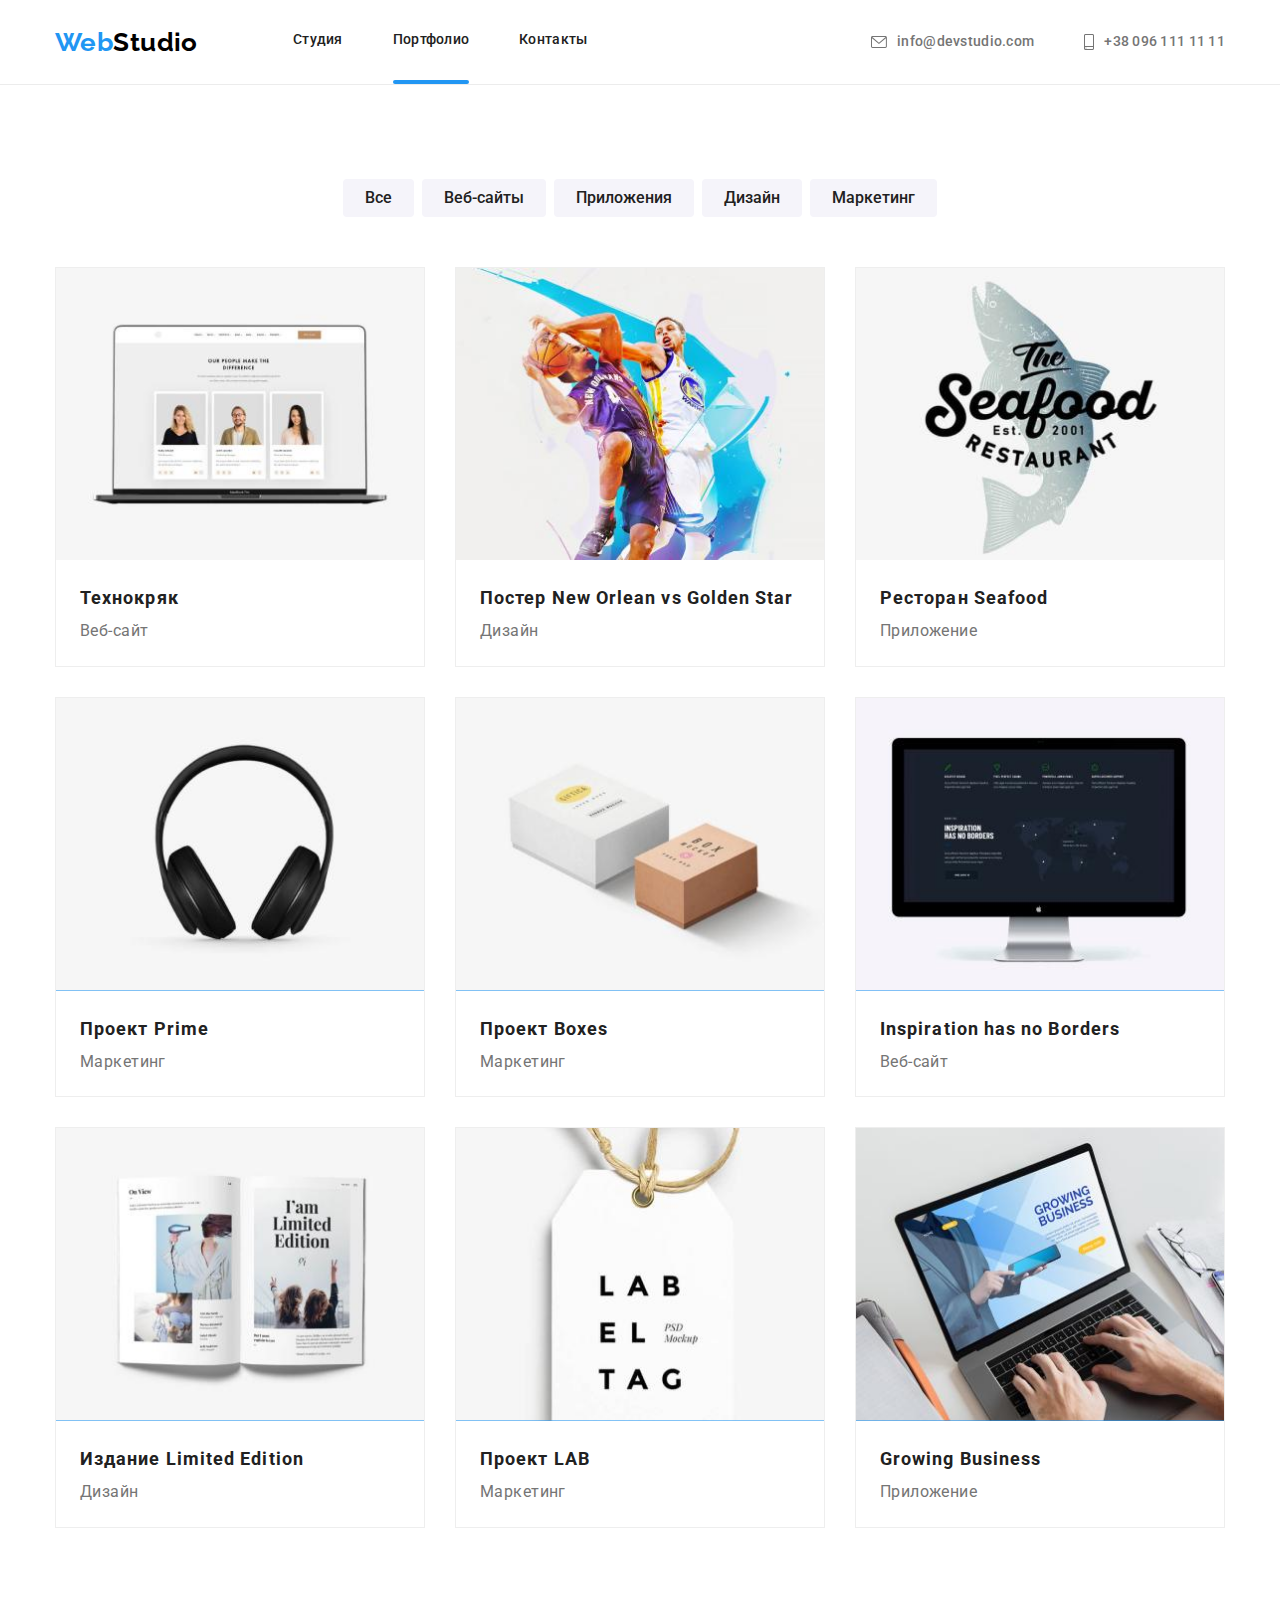
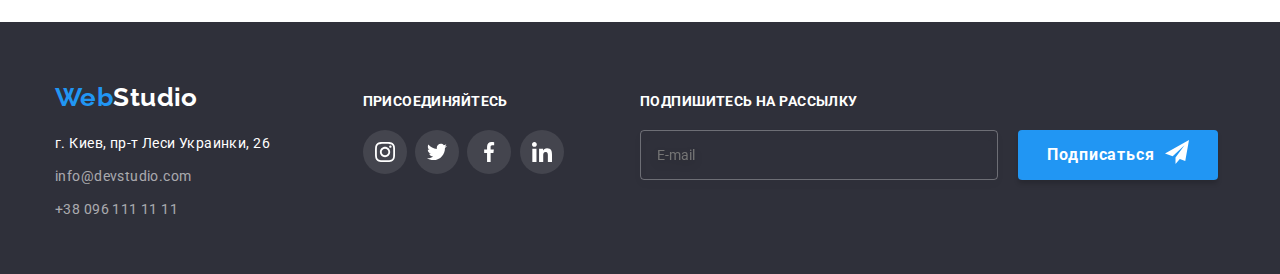
==== portfolio.html @ 21052e08 "Up to footer subsc" ====
<!DOCTYPE html>
<html lang="ru">
  <head>
    <meta charset="UTF-8" />
    <meta http-equiv="X-UA-Compatible" content="IE=edge" />
    <meta name="viewport" content="width=device-width, initial-scale=1.0" />
    <title>WebStudio</title>
    <link rel="preconnect" href="https://fonts.gstatic.com" />
    <link
      href="https://fonts.googleapis.com/css2?family=Raleway:wght@700&family=Roboto:wght@400;500;700;900&display=swap"
      rel="stylesheet"
    />
    <link
      rel="stylesheet"
      href="https://cdnjs.cloudflare.com/ajax/libs/modern-normalize/1.0.0/modern-normalize.min.css"
    />
    <link rel="stylesheet" href="./css/styles.css" />
  </head>

  <body>
    <!--header w/nav-->
    <header class="header">
      <div class="container">
        <nav class="header-nav">
          <!--Logo-->
          <div class="logo">
            <a class="link" href="index.html"
              ><span class="logo-start">Web</span><span class="logo-end">Studio</span>
            </a>
          </div>
          <!--Pages-nav-->
          <ul class="list pages-nav">
            <li class="item header-text"><a class="link cont-link" href="index.html">Студия</a></li>
            <li class="item header-text current"><a class="link cont-link current" href="portfolio.html">Портфолио</a></li>
            <li class="item header-text"><a class="link cont-link" href="">Контакты</a></li>
          </ul>

          <!--Cont-nav-->
          <ul class="list cont-nav">
            <li class="item header-text">
              <a class="link cont-link" href="mailto:info@devstudio.com">
                <svg class="icon" width="16px " height="12px">
                  <use href="./img2/symbol-defs.svg#icon-envelope"></use>
                </svg>
                info@devstudio.com
              </a>
            </li>
            <li class="item header-text">
              <a class="link cont-link" href="tel:+380961111111">
                <svg class="icon" width="10px" height="16px">
                  <use href="./img2/symbol-defs.svg#icon-smartphone"></use>
                </svg>
                +38 096 111 11 11</a
              >
            </li>
          </ul>
        </nav>
      </div>
    </header>

    <main>
      <!--Portfolio navigation-->
      <section class="projects">
        <div class="container">
          <h1 class="visually-hidden">Наши проекты</h1>
          <nav>
            <ul class="list site-list">
              <li class="item-list">
                <button type="button" class="button">Все</button>
              </li>
              <li class="item-list">
                <button type="button" class="button">Веб-сайты</button>
              </li>
              <li class="item-list">
                <button type="button" class="button">Приложения</button>
              </li>
              <li class="item-list">
                <button type="button" class="button">Дизайн</button>
              </li>
              <li class="item-list">
                <button type="button" class="button">Маркетинг</button>
              </li>
            </ul>
          </nav>
        </div>

        <!--Projects-->

        <div class="container">
          <ul class="list grid">
            <!--Project-1-->

            <li class="pro-item">
              <a class="link pro-link" href="">
                <div class="card-img">  
                    <img src="./img-portfolio/img1re.jpg" alt="Экран ноутбука" width="370" />
                    <div class="card-text">Технокряк это современная площадка распространения коронавируса. Компании используют эту платформу для цифрового шпионажа и атак на защищённые сервера конкурентов.</div>
                  </div>   
                <div class="pro-name">
                  <h2 class="projects-list title">Технокряк</h2>
                  <p class="project-name">Веб-сайт</p>
                </div>
              </a>
            </li>

            <!--Project-2-->
            <li class="pro-item">
              <a class="link pro-link" href="">
                <div class="card-img">  
                <img src="./img-portfolio/img2re.jpg" alt="Баскетболисты играют" width="370" />
                 <div class="card-text">Технокряк это современная площадка распространения коронавируса. Компании используют эту платформу для цифрового шпионажа и атак на защищённые сервера конкурентов.</div>
                  </div>   
                <div class="pro-name">
                  <h2 class="projects-list title">Постер New Orlean vs Golden Star</h2>
                  <p class="project-name">Дизайн</p>
                </div>
              </a>
            </li>

            <!--Project-3-->
            <li class="pro-item">
              <a class="link pro-link" href="">
                <div class="card-img">  
                <img src="./img-portfolio/img3re.jpg" alt="Меню ресторана" width="370" />
                 <div class="card-text">Технокряк это современная площадка распространения коронавируса. Компании используют эту платформу для цифрового шпионажа и атак на защищённые сервера конкурентов.</div>
                  </div>   
                <div class="pro-name">
                  <h2 class="projects-list title">Ресторан Seafood</h2>
                  <p class="project-name">Приложение</p>
                </div>
              </a>
            </li>

            <!--Project-4-->
            <li class="pro-item">
              <a class="link pro-link" href="">
                <div class="card-img">  
                <img src="./img-portfolio/img4re.jpg" alt="Наушники" width="370" />
                <div class="card-text">Технокряк это современная площадка распространения коронавируса. Компании используют эту платформу для цифрового шпионажа и атак на защищённые сервера конкурентов.</div>
                  </div>   
                <div class="pro-name">
                  <h2 class="projects-list title">Проект Prime</h2>
                  <p class="project-name">Маркетинг</p>
                </div>
              </a>
            </li>

            <!--Project-5-->
            <li class="pro-item">
              <a class="link pro-link" href="">
                <div class="card-img">  
                <img src="./img-portfolio/img5re.jpg" alt="Две коробки" width="370" />
                <div class="card-text">Технокряк это современная площадка распространения коронавируса. Компании используют эту платформу для цифрового шпионажа и атак на защищённые сервера конкурентов.</div>
                  </div>   
                <div class="pro-name">
                  <h2 class="projects-list title">Проект Boxes</h2>
                  <p class="project-name">Маркетинг</p>
                </div>
              </a>
            </li>

            <!--Project-6-->
            <li class="pro-item">
              <a class="link pro-link" href="">
                <div class="card-img">  
                <img src="./img-portfolio/img6re.jpg" alt="Экран монитора" width="370" />
                 <div class="card-text">Технокряк это современная площадка распространения коронавируса. Компании используют эту платформу для цифрового шпионажа и атак на защищённые сервера конкурентов.</div>
                  </div>   
                <div class="pro-name">
                  <h2 lang="en" class="projects-list title">Inspiration has no Borders</h2>
                  <p class="project-name">Веб-сайт</p>
                </div>
              </a>
            </li>

            <!--Project-7-->
            <li class="pro-item">
              <a class="link pro-link" href="">
                <div class="card-img">  
                <img src="./img-portfolio/img7re.jpg" alt="Раскрытый журнал" width="370" />
                 <div class="card-text">Технокряк это современная площадка распространения коронавируса. Компании используют эту платформу для цифрового шпионажа и атак на защищённые сервера конкурентов.</div>
                  </div>   
                <div class="pro-name">
                  <h2 class="projects-list title">Издание Limited Edition</h2>
                  <p class="project-name">Дизайн</p>
                </div>
              </a>
            </li>

            <!--Project-8-->
            <li class="pro-item">
              <a class="link pro-link" href="">
                <div class="card-img">  
                <img src="./img-portfolio/img8re.jpg" alt="Одежная этикетка" width="370" />
                 <div class="card-text">Технокряк это современная площадка распространения коронавируса. Компании используют эту платформу для цифрового шпионажа и атак на защищённые сервера конкурентов.</div>
                  </div>   
                <div class="pro-name">
                  <h2 class="projects-list title">Проект LAB</h2>
                  <p class="project-name">Маркетинг</p>
                </div>
              </a>
            </li>

            <!--Project-9-->
            <li class="pro-item">
              <a class="link pro-link" href="">
                <div class="card-img">  
                <img src="./img-portfolio/img9re.jpg" alt="Руки на клавиатуре ноутбука" width="370" />
                 <div class="card-text">Технокряк это современная площадка распространения коронавируса. Компании используют эту платформу для цифрового шпионажа и атак на защищённые сервера конкурентов.</div>
                  </div>   
                <div class="pro-name">
                  <h2 lang="en" class="projects-list title">Growing Business</h2>
                  <p class="project-name">Приложение</p>
                </div>
              </a>
            </li>
          </ul>
        </div>
      </section>
    </main>
    <!--Footer-->
    <footer class="footer">
      <div class="container">
        <div class="footer-grid">
          <div class="footer-socials">
            <div class="logo">
              <a class="link" href="index.html"
                ><span class="logo-start">Web</span><span class="logo-footer">Studio</span>
              </a>
            </div>
            <address>
              <ul class="list">
                <li class="footer-address"><a class="link cont-link" href=""> г. Киев, пр-т Леси Украинки, 26</a></li>
                <li class="footer-contacts">
                  <a class="link cont-link" href="mailto:info@devstudio.com">info@devstudio.com</a>
                </li>
                <li class="footer-contacts">
                  <a class="link cont-link" href="tel:+380961111111">+38 096 111 11 11</a>
                </li>
              </ul>
            </address>
          </div>
          <div class="footer-socials">
            <h2 class="footer-socials-title">Присоединяйтесь</h2>
            <ul class="socials-list">
              <li class="list socials-items">
                <a href="" class="link socials-items-link" target="_blank" rel="noopener norefferer">
                  <svg class="icon">
                    <use href="./img2/symbol-defs.svg#icon-instagram"></use>
                  </svg>
                </a>
              </li>
              <li class="list socials-items">
                <a href="" class="link socials-items-link" target="_blank" rel="noopener norefferer">
                  <svg class="icon">
                    <use href="./img2/symbol-defs.svg#icon-twitter"></use>
                  </svg>
                </a>
              </li>
              <li class="list socials-items">
                <a href="" class="link socials-items-link" target="_blank" rel="noopener norefferer">
                  <svg class="icon">
                    <use href="./img2/symbol-defs.svg#icon-facebook"></use>
                  </svg>
                </a>
              </li>
              <li class="list socials-items">
                <a href="" class="link socials-items-link" target="_blank" rel="noopener norefferer">
                  <svg class="icon">
                    <use href="./img2/symbol-defs.svg#icon-linked"></use>
                  </svg>
                </a>
              </li>
            </ul>
          </div>

          <div class="footer-socials signup">
            <h2 class="footer-socials-title">Подпишитесь на рассылку</h2>
            <form class="form" name="signup_form" autocomplete="on" novalidate>
              <label>
                <input class="input-form" type="email" name="email" placeholder="E-mail" required/>
              </label>                
              <button class="subscribe-button" type="submit">
                <span>
                  <p class="subscribe">
                  Подписаться
                   <svg class="icon">
                     <use href="./img2/icons.svg#icon-send"></use>
                   </svg>
                  </p>
                </span>
              </button>
            </form>
          </div>
        </div>
      </div>
    </footer>
  </body>
</html>
---- css/styles.css ----
:root {
  --main-text-color: #757575;
  --dark-bg-text-color: #ffffff;
  --title-color: #212121;
  --dark-background: #2f303a;
  --light-background: #f5f4fa;
  --accent-color: #2196f3;
  --timing-function: cubic-bezier(0.4, 0, 0.2, 1);
  --transition-duration: 250ms;
}

body {
  font-family: 'Roboto', sans-serif;
  font-size: 14px;
  font-weight: 400;
  line-height: 1.71;
  letter-spacing: 0.03em;
  color: var(--main-text-color);
}

/*Utilities*/
html {
  box-sizing: border-box;
}
*,
*::after,
*::before {
  box-sizing: inherit;
}

button {
  padding: 0;
  border: 0;
}

h1,
h2,
h3,
h4,
h5,
h6,
p,
ul {
  margin: 0;
  padding: 0;
 }

img {
  display: block;
  width: 100%;
  height: auto;
}

.visually-hidden {
  position: absolute !important;
  clip: rect(1px 1px 1px 1px);
  clip: rect(1px, 1px, 1px, 1px);
  padding: 0 !important;
  border: 0 !important;
  height: 1px !important;
  width: 1px !important;
  overflow: hidden;
}

address {
  font-style: normal;
}

.link {
  text-decoration: none;
  color: inherit;
}

.list {
  list-style: none;
  padding-left: 0;
  margin: 0;
}

.container {
  margin-right: auto;
  margin-left: auto;
  padding-left: 15px;
  padding-right: 15px;
  width: 1200px;
}

/* Social icons */

.social-icons {
  display: inline-flex;
}

.social-icons-link {
  display: flex;
  justify-content: center;
  align-items: center;
  width: 44px;
  height: 44px;
  border-radius: 50%;
  transition-property: background-color;
  transition-duration:var(--transition-duration);
  transition-timing-function:var(--timing-function);
}

.social-icons-link:hover,
.social-icons-link:focus {
   background-color: var(--accent-color);
}

.social-icons-link .icon {
  width: 20px;
  height: 20px;
  fill: #afb1b8;
  transition-property: fill;
  transition-duration: 250ms;
  transition-timing-function: cubic-bezier(0.4, 0, 0.2, 1);
}

.social-icons-link:hover .icon,
.social-icons-link:focus .icon {
  fill: #fff;
}

.social-icons-item + .social-icons-item {
  margin-left: 10px;
}

/*Header*/

.container .header-nav {
  display: flex;
  align-items: center;
}

.logo {
  width: 145px;
  height: 30px;
}

.header-text {
  font-weight: 500;
  line-height: 1.14;
  letter-spacing: 0.02em;
  color: var(--title-color);
}

.cont-nav .header-text {
  font-weight: 500;
  font-size: 14px;
  line-height: 1.14;
  letter-spacing: 0.02em;
  color: var(--main-text-color);
}

.cont-nav .icon {
  fill: currentColor;
}

.header-text .cont-link {
  display: flex;
  align-items: center;
  transition-property: color;
  transition-duration:var(--transition-duration);
  transition-timing-function:var(--timing-function);
}

.cont-link:hover,
.cont-link:focus {
    color: var(--accent-color);
}

.current:hover{
    color: var(--accent-color);
   
}
.current::after {
    content:"";
    height: 4px;
    border-radius: 2px;
    background-color: var(--accent-color);
    color: var(--accent-color);
    width: 100%;
    display: block;
    transition-property: color;
    transition-duration: var(--transition-duration);
    transition-timing-function:var(--timing-function);
}


.cont-link .icon {
  margin-right: 10px;
}

.pages-nav,
.cont-nav {
  display: flex;
}

.pages-nav .item:first-child {
  margin-left: 93px;
}

.cont-nav {
  margin-left: auto;
}

.pages-nav .item:not(:last-child),
.cont-nav .item:not(:last-child) {
  margin-right: 50px;
}

.pages-nav .link,
.cont-nav .link {
  padding-top: 32px;
  padding-bottom: 32px;
}

.header {
  border-bottom: 1px solid #ececec;
  background-color: #fff;
}



.logo-start {
  font-family: Raleway;
  font-weight: 700;
  font-size: 26px;
  line-height: 1.19;
  color: var(--accent-color);
}

.logo-end {
  font-family: Raleway;
  font-weight: 700;
  font-size: 26px;
  line-height: 1.19;
  color: #000000;
}

/*Hero*/

.hero .hero-title {
  font-weight: 900;
  font-size: 44px;
  line-height: 1.36;
  text-transform: uppercase;
  text-align: center;
  width: 696px;
  margin: 0 auto 30px;
  color: var(--dark-bg-text-color);
}

.hero {
  max-width: 1600px;
  padding-top: 200px;
  padding-bottom: 200px;
  margin-right: auto;
  margin-left: auto;
  background-color: #c4c4c4;
  background-image: linear-gradient(to left, rgba(47, 48, 58, 0.4), rgba(47, 48, 58, 0.4)), url(../img2/hero-img.jpg);
  background-repeat: no-repeat;
}

.hero .container {
  text-align: center;
}

.button-main {
  font-weight: 700;
  font-size: 16px;
  line-height: 1.87;
  letter-spacing: 0.06em;
  color: var(--dark-bg-text-color);
  background-color: var(--accent-color);

  padding: 10px 32px 10px 32px;
  border: var(--accent-color);
  border-radius: 4px;
  cursor: pointer;
  transition-property: background-color;
  transition-duration: var(--transition-duration);
  transition-timing-function: var(--timing-function);
}

.button-main:hover,
.button-main:focus {
  background-color: #188ce8;
}

/*Our forces section*/

.grid-0 {
  display: flex;
  flex-wrap: wrap;
  margin-left: -30px;
  margin-top: 0;
}

.force {
  flex-basis: calc((100% - 30px * 4) / 4);
  margin-left: 30px;
  margin-top: 0;
  box-sizing: border-box;
}

.forces {
  padding-top: 94px;
  background: #fff;
}

.forces-list {
  font-size: 14px;
  line-height: 1.71;
  text-transform: uppercase;
  margin-bottom: 10px;
}

.f-icon0::before {
  content: '';
  display: inline-block;
  width: 270px;
  height: 120px;
  margin-bottom: 30px;
  background-repeat: no-repeat;
  background-position: center;
  background-color: var(--light-background);
  background-image: url(../img2/antenna.svg);
}

.f-icon1::before {
  content: '';
  display: inline-block;
  width: 270px;
  height: 120px;
  margin-bottom: 30px;
  background-repeat: no-repeat;
  background-position: center;
  background-color: var(--light-background);
  background-image: url(../img2/clock.svg);
}

.f-icon2::before {
  content: '';
  display: inline-block;
  width: 270px;
  height: 120px;
  margin-bottom: 30px;
  background-repeat: no-repeat;
  background-position: center;
  background-color: var(--light-background);
  background-image: url(../img2/diagram.svg);
}

.f-icon3::before {
  content: '';
  display: inline-block;
  width: 270px;
  height: 120px;
  margin-bottom: 30px;
  background-repeat: no-repeat;
  background-position: center;
  background-color: var(--light-background);
  background-image: url(../img2/astronaut.svg);
}

/*We do section*/

.we-do .menu-wedo {
  display: flex;
  margin-top: 50px;
}

.we-do {
  padding-top: 94px;
  padding-bottom: 94px;
  background: #fff;
}

.work:not(:last-child) {
  margin-right: 30px;
}

.work {
  position: relative;
}

.details {
  position: absolute;
  bottom: 0;
  left: 0;
  right: 0;
  background-color: rgba(47, 48, 58, 0.8);
  padding-top: 27px;
  padding-bottom: 27px;
  pointer-events: none
}

.details-header {
  font-weight: 700;
  font-size: 14px;
  line-height: 1.14;
  text-align: center;
  text-transform: uppercase;
  color: var(--dark-bg-text-color);
}

/*Our team section*/

.team {
  padding-top: 94px;
  padding-bottom: 94px;
  background: var(--light-background);
}

.menu-team {
  display: flex;
  flex-wrap: wrap;
  margin-left: -30px;
  margin-top: 0;
}

.team-mate {
  flex-basis: calc((100% - 30px * 4) / 4);
  margin-left: 30px;
  margin-top: 50px;
  text-align: center;
  background: #ffffff;
  box-shadow: 0px 1px 3px rgba(0, 0, 0, 0.12), 0px 1px 1px rgba(0, 0, 0, 0.14), 0px 2px 1px rgba(0, 0, 0, 0.2);
  border-radius: 0px 0px 4px 4px;
  box-sizing: border-box;
}

.job-title {
  margin-top: 10px;
  margin-bottom: 16px;
}

.mate {
  padding-top: 30px;
  padding-bottom: 30px;
}

.job-title,
.project-name {
  font-weight: 400;
  font-size: 16px;
  line-height: 1.87;
}

.team-list {
  font-weight: 500;
  font-size: 16px;
  line-height: 1.187;
  text-align: center;
  letter-spacing: 0.03em;
}

/* Our clients section */

.clients {
  padding-top: 94px;
  padding-bottom: 94px;
}

.clients-list {
  display: flex;
  flex-wrap: wrap;
  margin-left: -30px;
}

.clients-item .icon {
  fill: #afb1b8;
}

.clients-icon-link {
  display: flex;
  justify-content: center;
  align-items: center;
  flex-basis: calc((100% - 30px * 6) / 6);
  margin-left: 30px;
  margin-top: 50px;
  width: 170px;
  height: 90px;
  border: 1px solid #afb1b8;
  border-radius: 4px;
  fill: #afb1b8;
  transition-property: border ;
  transition-duration:var(--transition-duration);
  transition-timing-function:var(--timing-function);
}

.clients-icon-link:hover,
.clients-icon-link:focus {
  border: 1px solid var(--accent-color);
}

.clients-icon-link .icon {
  transition-property: fill;
  transition-duration:var(--transition-duration);
  transition-timing-function:var(--timing-function);
}

.clients-icon-link:hover .icon,
.clients-icon-link:focus .icon {
fill: var(--accent-color);
}

/*Port nav*/

.projects {
  padding-bottom: 94px;
  padding-top: 94px;
  background-color: #fff;
}

.projects .site-list {
  display: flex;
  align-items: center;
  justify-content: center;
  margin-bottom: 50px;
}

.button {
  font-family: 'Roboto', sans-serif;
  font-style: normal;
  font-weight: 500;
  font-size: 16px;
  line-height: 1.62;
  text-align: center;
  color: var(--title-color);
  background-color: var(--light-background);
  padding: 6px 22px;
  border-radius: 4px;
  cursor: pointer;
  transition: background-color var(--transition-duration) var(--timing-function), color var(--transition-duration) var(--timing-function),
  box-shadow var(--transition-duration) var(--timing-function);
}

.button:hover,
button:focus {
  background-color: var(--accent-color);
  color: var(--dark-bg-text-color);
  box-shadow: 0px 3px 1px rgba(0, 0, 0, 0.1), 0px 1px 2px rgba(0, 0, 0, 0.08), 0px 2px 2px rgba(0, 0, 0, 0.12);
}

.item-list:not(:last-child):not(:last-child) {
  margin-right: 8px;
}

.title {
  font-weight: 700;
  color: var(--title-color);
  letter-spacing: 0.06em;
}

.section-title {
  font-size: 36px;
  line-height: 1.17;
  text-align: center;
}

/*Projects section*/

.grid {
  display: flex;
  flex-wrap: wrap;
  margin-left: -30px;
  margin-top: -30px;
}

.pro-item {
  flex-basis: calc((100% - 30px * 3) / 3);
  margin-left: 30px;
  margin-top: 30px;
  background: #ffffff;
  border: 1px solid #eeeeee;
  box-sizing: border-box;
  transition: box-shadow var(--transition-duration) var(--timing-function);

}


.pro-item:hover,
.pro-link:focus .pro-item {
  box-shadow: 0px 1px 1px rgba(0, 0, 0, 0.12), 0px 4px 4px rgba(0, 0, 0, 0.06), 1px 4px 6px rgba(0, 0, 0, 0.16);
}

.card-img::before {
  content: "";
  position: absolute;
  width: 100%;
  height: 100%;
  background: rgba(33, 150, 243, 0.9);
  transform: translateY(100%);
  transition: transform var(--transition-duration) var(--timing-function);
}

.pro-item:hover .card-img::before,
.pro-item:focus .card-img::before {
  opacity: 1;
  transform: translateY(0);
}

.card-img {
  position: relative;
  display:flex;
  align-items: center;
  justify-content: center;
  overflow: hidden;
}

.card-text   {
  position: absolute;
  width: 322px;
  height: 168px;
  font-size: 18px;
  line-height: 1.56;
  color: var(--dark-bg-text-color);
  opacity: 0;
  transform: translateY(100%);
  transition: transform var(--transition-duration) var(--timing-function);
}

.pro-item:hover .card-text {
  opacity: 1;
  transform: translateY(0);

}

.pro-name {
  padding: 20px 24px;
}

.projects-list {
  font-size: 18px;
  line-height: 2;
}

/*Footer*/

.footer {
  height: 252px;
  padding-top: 60px;
  padding-bottom: 60px;
  background-color: var(--dark-background);
}
.footer .logo {
  margin-bottom: 20px;
}

.footer-address,
.footer-contacts:not(:last-child) {
  margin-bottom: 9px;
}

.logo-footer {
  font-family: Raleway;
  font-weight: 700;
  font-size: 26px;
  line-height: 1.19;
  color: #fff;
}

.footer-address {
  font-weight: 400;
  font-size: 14px;
  line-height: 1.71;
  color: var(--dark-bg-text-color);
}

.footer-contacts {
  font-weight: 400;
  font-size: 14px;
  line-height: 1.71;
  color: rgba(255, 255, 255, 0.6);
}

.footer-grid {
  display: flex;
  flex-wrap: wrap;
  /* justify-content: space-between; */
  margin-left: -30px;
}

.footer-socials {
  flex-basis:calc((50% - 45px) / 2);
  margin-left: 30px;
}

.footer-socials:last-child {
  flex-basis:calc(50% - 15px);
  margin-left: 0;
  
}

.footer-socials-title {
  font-weight: 700;
  font-size: 14px;
  line-height: 1.14;
  margin-top: 12px;
  margin-bottom: 20px;
  text-transform: uppercase;
  color: var(--dark-bg-text-color);
}

.socials-items .icon {
  width: 20px;
  height: 20px;
  fill: #fff;
}

.socials-items {
  display: inline-flex;
}

.socials-items-link {
  display: flex;
  justify-content: center;
  align-items: center;
  width: 44px;
  height: 44px;
  background: rgba(255, 255, 255, 0.1);
  border-radius: 50%;
  transition: background-color var(--transition-duration) var(--timing-function);

}

.socials-items-link:hover,
.socials-items-link:focus {
  background-color: var(--accent-color);
}

.socials-items:nth-child(n + 2) {
  margin-left: 5px;
}

.form {
  display: flex;
}

.input-form {
  width: 358px;
  height: 50px;
  padding-bottom: 15px;
  padding-top: 15px;
  padding-left: 16px;
  background: transparent;
  border: 1px solid rgba(255, 255, 255, 0.3);
  box-sizing: border-box;
  filter: drop-shadow(0px 4px 4px rgba(0, 0, 0, 0.15));
  border-radius: 4px;
}

.subscribe-button {

color:var(--dark-bg-text-color);
width: 200px;
height: 50px;
margin-left: 20px;
background: #2196F3;
box-shadow: 0px 4px 4px rgba(0, 0, 0, 0.15);
border-radius: 4px;
}

.subscribe {
  display: flex;
  vertical-align: middle;
  /* align-items: center; */
  justify-content: center;
  font-weight: 700;
font-size: 16px;
line-height: 1.87;
letter-spacing: 0.06em;
}

.subscribe .icon {
  width: 24px;
  height: 24px;
  margin-left: 10px;
  fill: #fff;
}


/* Modal window */

.backdrop {
  position: fixed;
  top: 0;
  left: 0;
  width: 100%;
  height: 100%;
  background: rgba(0, 0, 0, 0.2);
  opacity: 1;
  transition: opacity var(--transition-duration) ease-out 200ms;
  
}

.backdrop.is-hidden {
  opacity: 0;
  pointer-events: none;
}

.is-hidden.modal {
  transform: translateX(0, -100%) scale(0.2);
}

.modal {
  position: absolute;
  top: 50%;
  left: 50%;
  transform: translate(-50%, -50%) scale(1);
  width: 528px;
  height: 581px;
  background: #FFFFFF;
box-shadow: 0px 1px 3px rgba(0, 0, 0, 0.12), 0px 1px 1px rgba(0, 0, 0, 0.14), 0px 2px 1px rgba(0, 0, 0, 0.2);
border-radius: 4px;
transform: translateX(0, -100%) scale(0.2);
transition: transform var(--transition-duration) ease-in-out 300ms;
}

.close-button {
  position: absolute;
  top: 8px;
  right: 8px;
  display: flex;
  align-items: center;
  justify-content: center;
  width: 30px;
  height: 30px;
  border-radius: 50%;
  background: #FFFFFF;
  border: 1px solid rgba(0, 0, 0, 0.1);
  box-sizing: border-box;
}
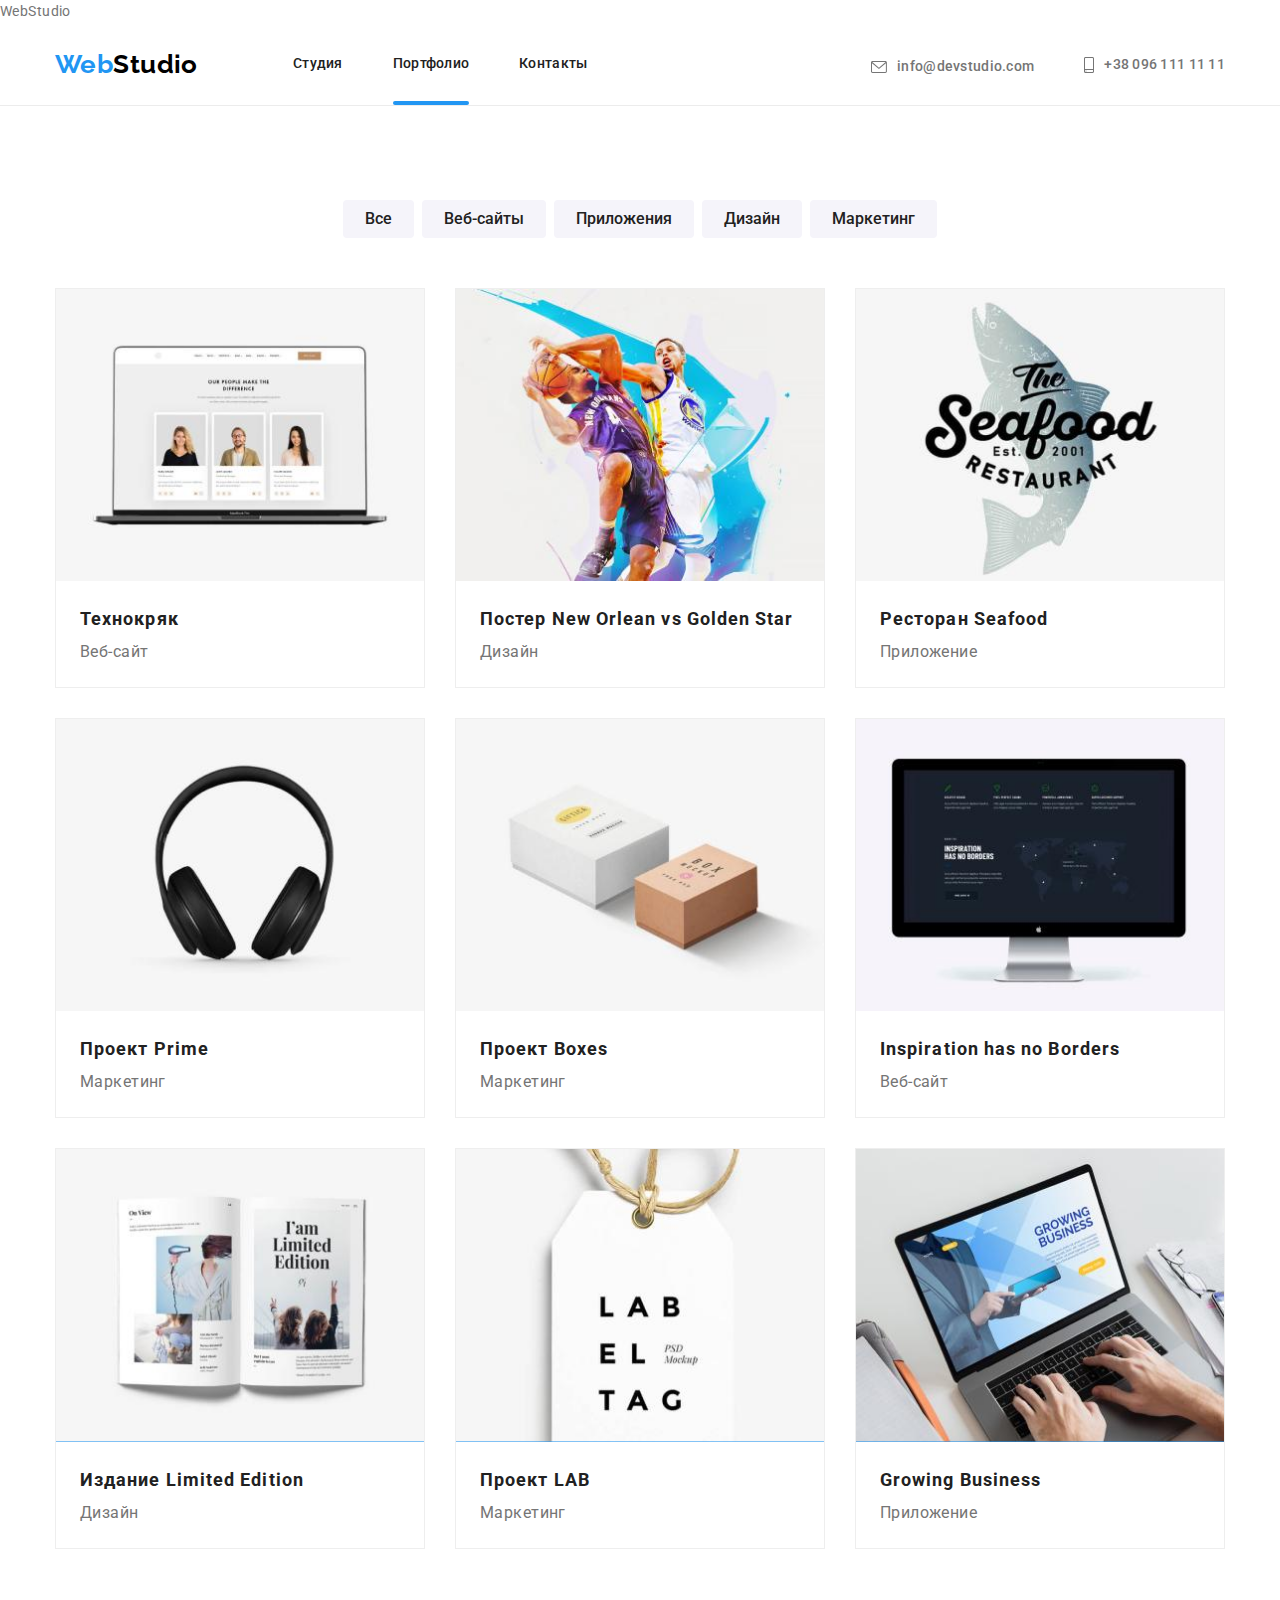
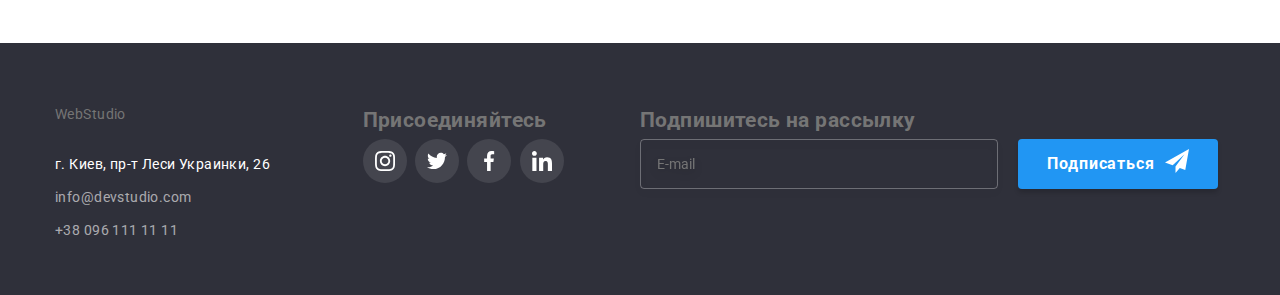
==== commit a0c7ccdd: "BEM up to Portfolio" ====
--- a/portfolio.html
+++ b/portfolio.html
@@ -4,7 +4,7 @@
     <meta charset="UTF-8" />
     <meta http-equiv="X-UA-Compatible" content="IE=edge" />
     <meta name="viewport" content="width=device-width, initial-scale=1.0" />
-    <title>WebStudio</title>
+    <pro-item__title>WebStudio</pro-item__title>
     <link rel="preconnect" href="https://fonts.gstatic.com" />
     <link
       href="https://fonts.googleapis.com/css2?family=Raleway:wght@700&family=Roboto:wght@400;500;700;900&display=swap"
@@ -21,33 +21,34 @@
     <!--header w/nav-->
     <header class="header">
       <div class="container">
-        <nav class="header-nav">
+        <nav class="navigation">
           <!--Logo-->
           <div class="logo">
             <a class="link" href="index.html"
-              ><span class="logo-start">Web</span><span class="logo-end">Studio</span>
+              ><span class="logostart">Web</span><span class="header__logoend">Studio</span>
             </a>
           </div>
+
           <!--Pages-nav-->
-          <ul class="list pages-nav">
-            <li class="item header-text"><a class="link cont-link" href="index.html">Студия</a></li>
-            <li class="item header-text current"><a class="link cont-link current" href="portfolio.html">Портфолио</a></li>
-            <li class="item header-text"><a class="link cont-link" href="">Контакты</a></li>
+          <ul class="list header-menu">
+            <li class="header__item header-menu__text"><a class="link header-menu__link" href="index.html">Студия</a></li>
+            <li class="header__item header-menu__text header--current"><a class="link header-menu__link" href="portfolio.html">Портфолио</a></li>
+            <li class="header__item header-menu__text"><a class="link header-menu__link" href="">Контакты</a></li>
           </ul>
 
           <!--Cont-nav-->
-          <ul class="list cont-nav">
-            <li class="item header-text">
-              <a class="link cont-link" href="mailto:info@devstudio.com">
-                <svg class="icon" width="16px " height="12px">
+          <ul class="list header-cont">
+            <li class="header__item header-cont__text">
+              <a class="link header-cont__link" href="mailto:info@devstudio.com">
+                <svg class="header-cont__icon" width="16px " height="12px">
                   <use href="./img2/symbol-defs.svg#icon-envelope"></use>
                 </svg>
-                info@devstudio.com
-              </a>
-            </li>
-            <li class="item header-text">
-              <a class="link cont-link" href="tel:+380961111111">
-                <svg class="icon" width="10px" height="16px">
+                info@devstudio.com</a
+              >
+            </li> 
+            <li class="header__item header-cont__text">
+              <a class="link header-cont__link" href="tel:+380961111111">
+                <svg class="header-cont__icon" width="10px" height="16px">
                   <use href="./img2/symbol-defs.svg#icon-smartphone"></use>
                 </svg>
                 +38 096 111 11 11</a
@@ -97,7 +98,7 @@
                     <div class="card-text">Технокряк это современная площадка распространения коронавируса. Компании используют эту платформу для цифрового шпионажа и атак на защищённые сервера конкурентов.</div>
                   </div>   
                 <div class="pro-name">
-                  <h2 class="projects-list title">Технокряк</h2>
+                  <h2 class="projects-list pro-item__title">Технокряк</h2>
                   <p class="project-name">Веб-сайт</p>
                 </div>
               </a>
@@ -111,7 +112,7 @@
                  <div class="card-text">Технокряк это современная площадка распространения коронавируса. Компании используют эту платформу для цифрового шпионажа и атак на защищённые сервера конкурентов.</div>
                   </div>   
                 <div class="pro-name">
-                  <h2 class="projects-list title">Постер New Orlean vs Golden Star</h2>
+                  <h2 class="projects-list pro-item__title">Постер New Orlean vs Golden Star</h2>
                   <p class="project-name">Дизайн</p>
                 </div>
               </a>
@@ -125,7 +126,7 @@
                  <div class="card-text">Технокряк это современная площадка распространения коронавируса. Компании используют эту платформу для цифрового шпионажа и атак на защищённые сервера конкурентов.</div>
                   </div>   
                 <div class="pro-name">
-                  <h2 class="projects-list title">Ресторан Seafood</h2>
+                  <h2 class="projects-list pro-item__title">Ресторан Seafood</h2>
                   <p class="project-name">Приложение</p>
                 </div>
               </a>
@@ -139,7 +140,7 @@
                 <div class="card-text">Технокряк это современная площадка распространения коронавируса. Компании используют эту платформу для цифрового шпионажа и атак на защищённые сервера конкурентов.</div>
                   </div>   
                 <div class="pro-name">
-                  <h2 class="projects-list title">Проект Prime</h2>
+                  <h2 class="projects-list pro-item__title">Проект Prime</h2>
                   <p class="project-name">Маркетинг</p>
                 </div>
               </a>
@@ -153,7 +154,7 @@
                 <div class="card-text">Технокряк это современная площадка распространения коронавируса. Компании используют эту платформу для цифрового шпионажа и атак на защищённые сервера конкурентов.</div>
                   </div>   
                 <div class="pro-name">
-                  <h2 class="projects-list title">Проект Boxes</h2>
+                  <h2 class="projects-list pro-item__title">Проект Boxes</h2>
                   <p class="project-name">Маркетинг</p>
                 </div>
               </a>
@@ -167,7 +168,7 @@
                  <div class="card-text">Технокряк это современная площадка распространения коронавируса. Компании используют эту платформу для цифрового шпионажа и атак на защищённые сервера конкурентов.</div>
                   </div>   
                 <div class="pro-name">
-                  <h2 lang="en" class="projects-list title">Inspiration has no Borders</h2>
+                  <h2 lang="en" class="projects-list pro-item__title">Inspiration has no Borders</h2>
                   <p class="project-name">Веб-сайт</p>
                 </div>
               </a>
@@ -181,7 +182,7 @@
                  <div class="card-text">Технокряк это современная площадка распространения коронавируса. Компании используют эту платформу для цифрового шпионажа и атак на защищённые сервера конкурентов.</div>
                   </div>   
                 <div class="pro-name">
-                  <h2 class="projects-list title">Издание Limited Edition</h2>
+                  <h2 class="projects-list pro-item__title">Издание Limited Edition</h2>
                   <p class="project-name">Дизайн</p>
                 </div>
               </a>
@@ -195,7 +196,7 @@
                  <div class="card-text">Технокряк это современная площадка распространения коронавируса. Компании используют эту платформу для цифрового шпионажа и атак на защищённые сервера конкурентов.</div>
                   </div>   
                 <div class="pro-name">
-                  <h2 class="projects-list title">Проект LAB</h2>
+                  <h2 class="projects-list pro-item__title">Проект LAB</h2>
                   <p class="project-name">Маркетинг</p>
                 </div>
               </a>
@@ -209,7 +210,7 @@
                  <div class="card-text">Технокряк это современная площадка распространения коронавируса. Компании используют эту платформу для цифрового шпионажа и атак на защищённые сервера конкурентов.</div>
                   </div>   
                 <div class="pro-name">
-                  <h2 lang="en" class="projects-list title">Growing Business</h2>
+                  <h2 lang="en" class="projects-list pro-item__title">Growing Business</h2>
                   <p class="project-name">Приложение</p>
                 </div>
               </a>
@@ -218,8 +219,8 @@
         </div>
       </section>
     </main>
-    <!--Footer-->
-    <footer class="footer">
+     <!--Footer-->
+     <footer class="footer">
       <div class="container">
         <div class="footer-grid">
           <div class="footer-socials">
@@ -241,7 +242,7 @@
             </address>
           </div>
           <div class="footer-socials">
-            <h2 class="footer-socials-title">Присоединяйтесь</h2>
+            <h2 class="footer-socials-pro-item__title">Присоединяйтесь</h2>
             <ul class="socials-list">
               <li class="list socials-items">
                 <a href="" class="link socials-items-link" target="_blank" rel="noopener norefferer">
@@ -275,20 +276,22 @@
           </div>
 
           <div class="footer-socials signup">
-            <h2 class="footer-socials-title">Подпишитесь на рассылку</h2>
-            <form class="form" name="signup_form" autocomplete="on" novalidate>
-              <label>
-                <input class="input-form" type="email" name="email" placeholder="E-mail" required/>
-              </label>                
+            <h2 class="footer-socials-pro-item__title">Подпишитесь на рассылку</h2>
+            <form class="form" name="signup_form" autocomplete="off">
+                <input 
+                class="input-form"
+                type="email" 
+                name="email" 
+                required
+                placeholder="E-mail" 
+                />
               <button class="subscribe-button" type="submit">
-                <span>
-                  <p class="subscribe">
+                <p class="subscribe">
                   Подписаться
-                   <svg class="icon">
-                     <use href="./img2/icons.svg#icon-send"></use>
-                   </svg>
-                  </p>
-                </span>
+                  <svg class="icon">
+                    <use href="./img2/icons.svg#icon-send"></use>
+                  </svg>
+                </p>
               </button>
             </form>
           </div>
--- a/css/styles.css
+++ b/css/styles.css
@@ -19,6 +19,7 @@
 }
 
 /*Utilities*/
+
 html {
   box-sizing: border-box;
 }
@@ -85,13 +86,21 @@
   width: 1200px;
 }
 
+.section-title {
+  font-weight: 700;
+  font-size: 36px;
+  line-height: 1.17;
+  text-align: center;
+  color: var(--title-color);
+}
+
 /* Social icons */
 
 .social-icons {
   display: inline-flex;
 }
 
-.social-icons-link {
+.social-icons__link {
   display: flex;
   justify-content: center;
   align-items: center;
@@ -103,12 +112,12 @@
   transition-timing-function:var(--timing-function);
 }
 
-.social-icons-link:hover,
-.social-icons-link:focus {
+.social-icons__link:hover,
+.social-icons__link:focus {
    background-color: var(--accent-color);
 }
 
-.social-icons-link .icon {
+.social-icons__icon {
   width: 20px;
   height: 20px;
   fill: #afb1b8;
@@ -117,18 +126,18 @@
   transition-timing-function: cubic-bezier(0.4, 0, 0.2, 1);
 }
 
-.social-icons-link:hover .icon,
-.social-icons-link:focus .icon {
+.social-icons__icon:hover,
+.social-icons__icon:focus {
   fill: #fff;
 }
 
-.social-icons-item + .social-icons-item {
+.social-icons__item + .social-icons__item {
   margin-left: 10px;
 }
 
 /*Header*/
 
-.container .header-nav {
+.navigation {
   display: flex;
   align-items: center;
 }
@@ -138,43 +147,37 @@
   height: 30px;
 }
 
-.header-text {
+.header-menu__text,
+.header-cont__text {
   font-weight: 500;
   line-height: 1.14;
   letter-spacing: 0.02em;
   color: var(--title-color);
 }
 
-.cont-nav .header-text {
-  font-weight: 500;
-  font-size: 14px;
-  line-height: 1.14;
-  letter-spacing: 0.02em;
-  color: var(--main-text-color);
-}
-
-.cont-nav .icon {
-  fill: currentColor;
-}
-
-.header-text .cont-link {
+.header-cont__text {
+ color: var(--main-text-color);
+}
+
+.header-menu__link,
+.header-cont__link {
   display: flex;
   align-items: center;
+  padding-top: 32px;
+  padding-bottom: 29px;
   transition-property: color;
   transition-duration:var(--transition-duration);
   transition-timing-function:var(--timing-function);
 }
 
-.cont-link:hover,
-.cont-link:focus {
+.header-menu__link:hover,
+.header-menu__link:focus,
+.header-cont__link:hover,
+.header-cont__link:focus {
     color: var(--accent-color);
 }
 
-.current:hover{
-    color: var(--accent-color);
-   
-}
-.current::after {
+.header--current::after {
     content:"";
     height: 4px;
     border-radius: 2px;
@@ -188,32 +191,32 @@
 }
 
 
-.cont-link .icon {
+.header-cont__icon {
   margin-right: 10px;
-}
-
-.pages-nav,
-.cont-nav {
-  display: flex;
-}
-
-.pages-nav .item:first-child {
+  fill: currentColor;
+}
+
+.header-menu,
+.header-cont {
+  display: flex;
+    flex-direction: row;
+    flex-wrap: wrap;
+    align-content: stretch;
+    justify-content: space-evenly;
+    align-items: baseline;
+ }
+
+ .header-cont {
+  margin-left: auto;
+}
+
+.header__item:first-child {
   margin-left: 93px;
 }
 
-.cont-nav {
-  margin-left: auto;
-}
-
-.pages-nav .item:not(:last-child),
-.cont-nav .item:not(:last-child) {
+.header__item:not(:last-child),
+.header__item:not(:last-child) {
   margin-right: 50px;
-}
-
-.pages-nav .link,
-.cont-nav .link {
-  padding-top: 32px;
-  padding-bottom: 32px;
 }
 
 .header {
@@ -221,9 +224,7 @@
   background-color: #fff;
 }
 
-
-
-.logo-start {
+.logostart {
   font-family: Raleway;
   font-weight: 700;
   font-size: 26px;
@@ -231,7 +232,7 @@
   color: var(--accent-color);
 }
 
-.logo-end {
+.header__logoend {
   font-family: Raleway;
   font-weight: 700;
   font-size: 26px;
@@ -241,7 +242,7 @@
 
 /*Hero*/
 
-.hero .hero-title {
+.hero__title {
   font-weight: 900;
   font-size: 44px;
   line-height: 1.36;
@@ -267,7 +268,7 @@
   text-align: center;
 }
 
-.button-main {
+.hero__button {
   font-weight: 700;
   font-size: 16px;
   line-height: 1.87;
@@ -284,21 +285,32 @@
   transition-timing-function: var(--timing-function);
 }
 
-.button-main:hover,
-.button-main:focus {
+.hero__button:hover,
+.hero__button:focus {
   background-color: #188ce8;
 }
 
 /*Our forces section*/
 
-.grid-0 {
+.advantages {
   display: flex;
   flex-wrap: wrap;
   margin-left: -30px;
   margin-top: 0;
 }
 
-.force {
+.forces__title {
+font-weight: 700;
+font-size: 14px;
+line-height: 1.14;
+letter-spacing: 0.03em;
+text-transform: uppercase;
+color: var(--title-color);
+margin-bottom: 10px;
+}
+
+
+.advantages__force {
   flex-basis: calc((100% - 30px * 4) / 4);
   margin-left: 30px;
   margin-top: 0;
@@ -310,14 +322,7 @@
   background: #fff;
 }
 
-.forces-list {
-  font-size: 14px;
-  line-height: 1.71;
-  text-transform: uppercase;
-  margin-bottom: 10px;
-}
-
-.f-icon0::before {
+.advantages__icon0::before {
   content: '';
   display: inline-block;
   width: 270px;
@@ -329,7 +334,7 @@
   background-image: url(../img2/antenna.svg);
 }
 
-.f-icon1::before {
+.advantages__icon1::before {
   content: '';
   display: inline-block;
   width: 270px;
@@ -341,7 +346,7 @@
   background-image: url(../img2/clock.svg);
 }
 
-.f-icon2::before {
+.advantages__icon2::before {
   content: '';
   display: inline-block;
   width: 270px;
@@ -353,7 +358,7 @@
   background-image: url(../img2/diagram.svg);
 }
 
-.f-icon3::before {
+.advantages__icon3::before {
   content: '';
   display: inline-block;
   width: 270px;
@@ -367,26 +372,26 @@
 
 /*We do section*/
 
-.we-do .menu-wedo {
-  display: flex;
-  margin-top: 50px;
-}
-
-.we-do {
+.wedo {
   padding-top: 94px;
   padding-bottom: 94px;
   background: #fff;
 }
 
-.work:not(:last-child) {
+.wedo-menu {
+  display: flex;
+  margin-top: 50px;
+}
+
+.wedo-menu__work:not(:last-child) {
   margin-right: 30px;
 }
 
-.work {
+.wedo-menu__work {
   position: relative;
 }
 
-.details {
+.wedo-menu__details {
   position: absolute;
   bottom: 0;
   left: 0;
@@ -397,7 +402,7 @@
   pointer-events: none
 }
 
-.details-header {
+.wedo-menu__header {
   font-weight: 700;
   font-size: 14px;
   line-height: 1.14;
@@ -408,20 +413,20 @@
 
 /*Our team section*/
 
-.team {
+.team-section {
   padding-top: 94px;
   padding-bottom: 94px;
   background: var(--light-background);
 }
 
-.menu-team {
+.team {
   display: flex;
   flex-wrap: wrap;
   margin-left: -30px;
   margin-top: 0;
 }
 
-.team-mate {
+.team__mate {
   flex-basis: calc((100% - 30px * 4) / 4);
   margin-left: 30px;
   margin-top: 50px;
@@ -432,12 +437,12 @@
   box-sizing: border-box;
 }
 
-.job-title {
+.team__position {
   margin-top: 10px;
   margin-bottom: 16px;
 }
 
-.mate {
+.team__info {
   padding-top: 30px;
   padding-bottom: 30px;
 }
@@ -449,12 +454,12 @@
   line-height: 1.87;
 }
 
-.team-list {
+.team__name {
   font-weight: 500;
   font-size: 16px;
   line-height: 1.187;
   text-align: center;
-  letter-spacing: 0.03em;
+  color: var(--title-color);
 }
 
 /* Our clients section */
@@ -464,17 +469,17 @@
   padding-bottom: 94px;
 }
 
-.clients-list {
+.clients__list {
   display: flex;
   flex-wrap: wrap;
   margin-left: -30px;
 }
 
-.clients-item .icon {
+.clients__icon {
   fill: #afb1b8;
 }
 
-.clients-icon-link {
+.clients__link {
   display: flex;
   justify-content: center;
   align-items: center;
@@ -491,20 +496,20 @@
   transition-timing-function:var(--timing-function);
 }
 
-.clients-icon-link:hover,
-.clients-icon-link:focus {
+.clients__link:hover,
+.clients__link:focus {
   border: 1px solid var(--accent-color);
 }
 
-.clients-icon-link .icon {
+.clients__icon {
   transition-property: fill;
   transition-duration:var(--transition-duration);
   transition-timing-function:var(--timing-function);
 }
 
-.clients-icon-link:hover .icon,
-.clients-icon-link:focus .icon {
-fill: var(--accent-color);
+.clients__item:hover .clients__icon,
+.clients__item:focus .clients__icon {
+  fill: var(--accent-color);
 }
 
 /*Port nav*/
@@ -549,17 +554,13 @@
   margin-right: 8px;
 }
 
-.title {
+.pro-item__title {
   font-weight: 700;
   color: var(--title-color);
   letter-spacing: 0.06em;
 }
 
-.section-title {
-  font-size: 36px;
-  line-height: 1.17;
-  text-align: center;
-}
+
 
 /*Projects section*/
 
@@ -655,7 +656,7 @@
   margin-bottom: 9px;
 }
 
-.logo-footer {
+.footer__logoend {
   font-family: Raleway;
   font-weight: 700;
   font-size: 26px;
@@ -753,8 +754,11 @@
   border-radius: 4px;
 }
 
+.input-form:focus {
+  color: rgba(255, 255, 255, 0.6);
+}
+
 .subscribe-button {
-
 color:var(--dark-bg-text-color);
 width: 200px;
 height: 50px;
@@ -807,17 +811,175 @@
 }
 
 .modal {
-  position: absolute;
-  top: 50%;
-  left: 50%;
-  transform: translate(-50%, -50%) scale(1);
-  width: 528px;
-  height: 581px;
-  background: #FFFFFF;
+position: absolute;
+top: 50%;
+left: 50%;
+transform: translate(-50%, -50%) scale(1);
+width: 528px;
+height: 581px;
+padding: 40px;
+text-align: center;
+background: var(--dark-bg-text-color);
 box-shadow: 0px 1px 3px rgba(0, 0, 0, 0.12), 0px 1px 1px rgba(0, 0, 0, 0.14), 0px 2px 1px rgba(0, 0, 0, 0.2);
 border-radius: 4px;
 transform: translateX(0, -100%) scale(0.2);
 transition: transform var(--transition-duration) ease-in-out 300ms;
+}
+
+.form-section {
+  display: flexbox;
+  justify-content: center;
+  align-items: center;
+}
+
+.modal-title {
+font-weight: 700;
+font-size: 20px;
+line-height: 1.15;
+text-align: center;
+margin-bottom: 30px;
+color:var(--title-color);
+}
+
+/* Subscription form */
+  
+.form-field,
+.form-textarea {
+  position: relative;
+}
+
+.form-icon {
+  position: absolute;
+  top: 14px;
+  left: 15px;
+  fill: #000000;
+  transition: fill var(--transition-duration) var(--timing-function);
+ }
+  
+  
+.field-title {
+  position: absolute;
+  top: 0;
+  left: 0;
+  transform:translateY(-16px);
+  font-size: 12px;
+  line-height: 1.17;
+  letter-spacing: 0.01em;
+  color:var(--main-text-color);
+}
+  
+  
+.field {
+  width: 448px;
+  height: 40px;
+  border: 1px solid rgba(33, 33, 33, 0.2);
+  box-sizing: border-box;
+  border-radius: 4px;
+  padding-left: 42px;
+  transition: var(--transition-duration) var(--timing-function);
+}
+  
+.field:nth-child(-n + 3) {
+  margin-bottom: 28px;
+}
+  
+.field:focus + .form-icon {
+fill: var(--accent-color);
+transition: fill var(--transition-duration) var(--timing-function);
+}
+
+.field:focus {
+outline-color: var(--accent-color);
+transition: outline-color var(--transition-duration) var(--timing-function);
+}
+
+.form-textarea {
+  margin-bottom: 20px;
+}
+
+.textarea {
+  font-size: 12px;
+  line-height: 1.17;
+  letter-spacing: 0.01em;
+  color: rgba(117, 117, 117, 0.5);
+  padding: 12px 16px;
+  width: 448px;
+  border: 1px solid rgba(33, 33, 33, 0.2);
+  box-sizing: border-box;
+  border-radius: 4px;
+  resize: none;
+  transition: outline-color var(--transition-duration) var(--timing-function);
+}
+
+.textarea:focus {
+  outline-color: var(--accent-color);
+  transition: outline-color var(--transition-duration) var(--timing-function);
+  }
+  
+.form-checkbox {
+  display: block;
+  align-items: center;
+  justify-content: center;
+  font-size: 14px;
+  line-height: 1.71;
+  letter-spacing: 0.03em;
+  color: var(--main-text-color);
+}
+
+.agreement-check {
+  position: absolute;
+  appearance: none;
+  -moz-appearance: none;
+  -webkit-appearance: none;
+}
+
+.agreement-check:checked + .span-icon {
+border-color: var(--accent-color);
+background-color: var(--accent-color);
+background-image:url('../img2/icon-check.svg');
+background-size: contain;
+background-origin: border-box;
+
+}
+  
+.agreement-link {
+  color:#2196F3 ;
+}
+
+.span-icon {
+  display: inline-block;
+  width: 16px;
+  height: 15px;
+  margin-right: 8.38px;
+  border: solid 2px var(--title-color);
+  border-radius: 2px;
+  }
+
+  .span-link {
+    margin-left: 8.38px;
+  }
+
+
+.submit {
+  font-weight: 700;
+  font-size: 16px;
+  line-height: 1.87;
+  letter-spacing: 0.06em;
+   color: var(--dark-bg-text-color);
+  background-color: var(--accent-color);
+  padding: 10px 55px;
+  margin-top: 30px;
+   border: var(--accent-color);
+  border-radius: 4px;
+  cursor: pointer;
+  transition-property: background-color;
+  transition-duration: var(--transition-duration);
+  transition-timing-function: var(--timing-function);
+}
+  
+.submit:hover,
+.submit:focus {
+  background-color: #188ce8;
 }
 
 .close-button {
@@ -830,7 +992,13 @@
   width: 30px;
   height: 30px;
   border-radius: 50%;
-  background: #FFFFFF;
+  background: var(--dark-bg-text-color);
   border: 1px solid rgba(0, 0, 0, 0.1);
   box-sizing: border-box;
-}
+  transition: fill var(--transition-duration) var(--timing-function);
+}
+
+.close-button:hover {
+fill: var(--accent-color);
+transition: fill var(--transition-duration) var(--timing-function);
+}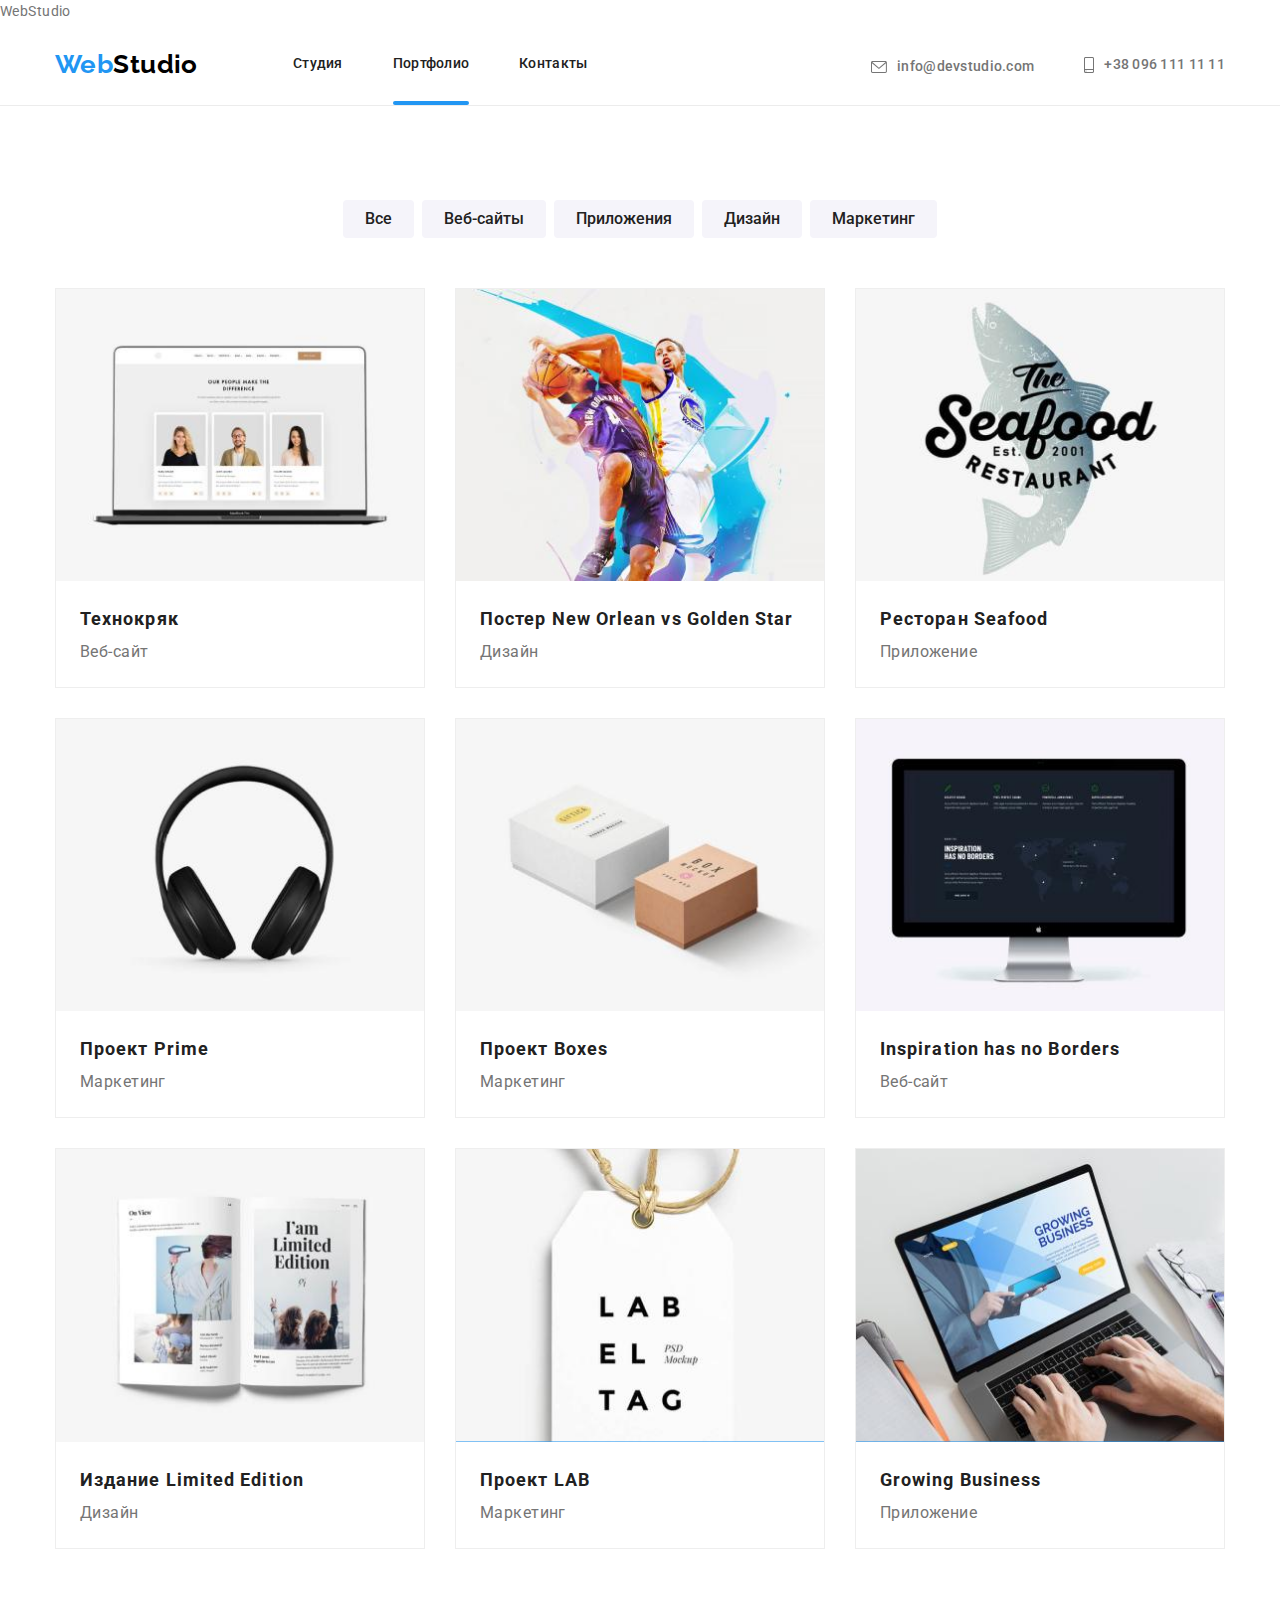
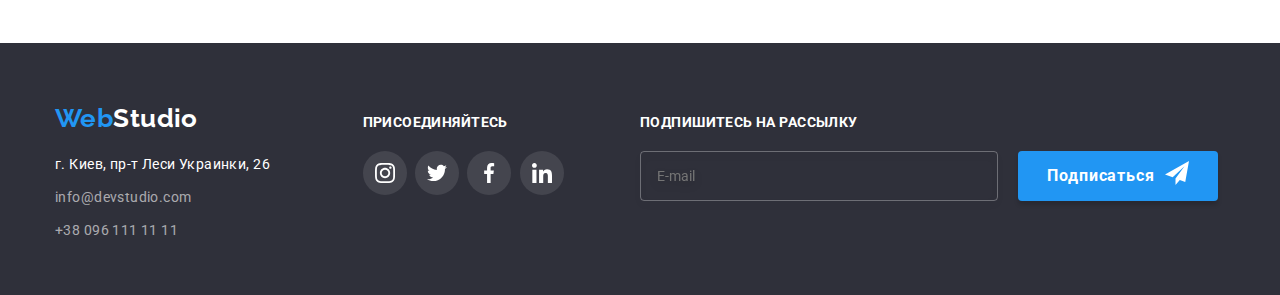
==== commit 55ef15d6: "Up to modal" ====
--- a/portfolio.html
+++ b/portfolio.html
@@ -66,20 +66,20 @@
           <h1 class="visually-hidden">Наши проекты</h1>
           <nav>
             <ul class="list site-list">
-              <li class="item-list">
-                <button type="button" class="button">Все</button>
-              </li>
-              <li class="item-list">
-                <button type="button" class="button">Веб-сайты</button>
-              </li>
-              <li class="item-list">
-                <button type="button" class="button">Приложения</button>
-              </li>
-              <li class="item-list">
-                <button type="button" class="button">Дизайн</button>
-              </li>
-              <li class="item-list">
-                <button type="button" class="button">Маркетинг</button>
+              <li class="site-list__item">
+                <button type="button" class="site-list__button">Все</button>
+              </li>
+              <li class="site-list__item">
+                <button type="button" class="site-list__button">Веб-сайты</button>
+              </li>
+              <li class="site-list__item">
+                <button type="button" class="site-list__button">Приложения</button>
+              </li>
+              <li class="site-list__item">
+                <button type="button" class="site-list__button">Дизайн</button>
+              </li>
+              <li class="site-list__item">
+                <button type="button" class="site-list__button">Маркетинг</button>
               </li>
             </ul>
           </nav>
@@ -88,16 +88,16 @@
         <!--Projects-->
 
         <div class="container">
-          <ul class="list grid">
+          <ul class="list project">
             <!--Project-1-->
 
             <li class="pro-item">
-              <a class="link pro-link" href="">
-                <div class="card-img">  
+              <a class="link pro-item__link" href="">
+                <div class="pro-item__img">  
                     <img src="./img-portfolio/img1re.jpg" alt="Экран ноутбука" width="370" />
-                    <div class="card-text">Технокряк это современная площадка распространения коронавируса. Компании используют эту платформу для цифрового шпионажа и атак на защищённые сервера конкурентов.</div>
-                  </div>   
-                <div class="pro-name">
+                    <div class="pro-item__text">Технокряк это современная площадка распространения коронавируса. Компании используют эту платформу для цифрового шпионажа и атак на защищённые сервера конкурентов.</div>
+                  </div>   
+                <div class="pro-item__name">
                   <h2 class="projects-list pro-item__title">Технокряк</h2>
                   <p class="project-name">Веб-сайт</p>
                 </div>
@@ -106,12 +106,12 @@
 
             <!--Project-2-->
             <li class="pro-item">
-              <a class="link pro-link" href="">
-                <div class="card-img">  
+              <a class="link pro-item__link" href="">
+                <div class="pro-item__img">  
                 <img src="./img-portfolio/img2re.jpg" alt="Баскетболисты играют" width="370" />
-                 <div class="card-text">Технокряк это современная площадка распространения коронавируса. Компании используют эту платформу для цифрового шпионажа и атак на защищённые сервера конкурентов.</div>
-                  </div>   
-                <div class="pro-name">
+                 <div class="pro-item__text">Технокряк это современная площадка распространения коронавируса. Компании используют эту платформу для цифрового шпионажа и атак на защищённые сервера конкурентов.</div>
+                  </div>   
+                <div class="pro-item__name">
                   <h2 class="projects-list pro-item__title">Постер New Orlean vs Golden Star</h2>
                   <p class="project-name">Дизайн</p>
                 </div>
@@ -120,12 +120,12 @@
 
             <!--Project-3-->
             <li class="pro-item">
-              <a class="link pro-link" href="">
-                <div class="card-img">  
+              <a class="link pro-item__link" href="">
+                <div class="pro-item__img">  
                 <img src="./img-portfolio/img3re.jpg" alt="Меню ресторана" width="370" />
-                 <div class="card-text">Технокряк это современная площадка распространения коронавируса. Компании используют эту платформу для цифрового шпионажа и атак на защищённые сервера конкурентов.</div>
-                  </div>   
-                <div class="pro-name">
+                 <div class="pro-item__text">Технокряк это современная площадка распространения коронавируса. Компании используют эту платформу для цифрового шпионажа и атак на защищённые сервера конкурентов.</div>
+                  </div>   
+                <div class="pro-item__name">
                   <h2 class="projects-list pro-item__title">Ресторан Seafood</h2>
                   <p class="project-name">Приложение</p>
                 </div>
@@ -134,12 +134,12 @@
 
             <!--Project-4-->
             <li class="pro-item">
-              <a class="link pro-link" href="">
-                <div class="card-img">  
+              <a class="link pro-item__link" href="">
+                <div class="pro-item__img">  
                 <img src="./img-portfolio/img4re.jpg" alt="Наушники" width="370" />
-                <div class="card-text">Технокряк это современная площадка распространения коронавируса. Компании используют эту платформу для цифрового шпионажа и атак на защищённые сервера конкурентов.</div>
-                  </div>   
-                <div class="pro-name">
+                <div class="pro-item__text">Технокряк это современная площадка распространения коронавируса. Компании используют эту платформу для цифрового шпионажа и атак на защищённые сервера конкурентов.</div>
+                  </div>   
+                <div class="pro-item__name">
                   <h2 class="projects-list pro-item__title">Проект Prime</h2>
                   <p class="project-name">Маркетинг</p>
                 </div>
@@ -148,12 +148,12 @@
 
             <!--Project-5-->
             <li class="pro-item">
-              <a class="link pro-link" href="">
-                <div class="card-img">  
+              <a class="link pro-item__link" href="">
+                <div class="pro-item__img">  
                 <img src="./img-portfolio/img5re.jpg" alt="Две коробки" width="370" />
-                <div class="card-text">Технокряк это современная площадка распространения коронавируса. Компании используют эту платформу для цифрового шпионажа и атак на защищённые сервера конкурентов.</div>
-                  </div>   
-                <div class="pro-name">
+                <div class="pro-item__text">Технокряк это современная площадка распространения коронавируса. Компании используют эту платформу для цифрового шпионажа и атак на защищённые сервера конкурентов.</div>
+                  </div>   
+                <div class="pro-item__name">
                   <h2 class="projects-list pro-item__title">Проект Boxes</h2>
                   <p class="project-name">Маркетинг</p>
                 </div>
@@ -162,12 +162,12 @@
 
             <!--Project-6-->
             <li class="pro-item">
-              <a class="link pro-link" href="">
-                <div class="card-img">  
+              <a class="link pro-item__link" href="">
+                <div class="pro-item__img">  
                 <img src="./img-portfolio/img6re.jpg" alt="Экран монитора" width="370" />
-                 <div class="card-text">Технокряк это современная площадка распространения коронавируса. Компании используют эту платформу для цифрового шпионажа и атак на защищённые сервера конкурентов.</div>
-                  </div>   
-                <div class="pro-name">
+                 <div class="pro-item__text">Технокряк это современная площадка распространения коронавируса. Компании используют эту платформу для цифрового шпионажа и атак на защищённые сервера конкурентов.</div>
+                  </div>   
+                <div class="pro-item__name">
                   <h2 lang="en" class="projects-list pro-item__title">Inspiration has no Borders</h2>
                   <p class="project-name">Веб-сайт</p>
                 </div>
@@ -177,11 +177,11 @@
             <!--Project-7-->
             <li class="pro-item">
               <a class="link pro-link" href="">
-                <div class="card-img">  
+                <div class="pro-item__item__img">  
                 <img src="./img-portfolio/img7re.jpg" alt="Раскрытый журнал" width="370" />
-                 <div class="card-text">Технокряк это современная площадка распространения коронавируса. Компании используют эту платформу для цифрового шпионажа и атак на защищённые сервера конкурентов.</div>
-                  </div>   
-                <div class="pro-name">
+                 <div class="pro-item__text">Технокряк это современная площадка распространения коронавируса. Компании используют эту платформу для цифрового шпионажа и атак на защищённые сервера конкурентов.</div>
+                  </div>   
+                <div class="pro-item__name">
                   <h2 class="projects-list pro-item__title">Издание Limited Edition</h2>
                   <p class="project-name">Дизайн</p>
                 </div>
@@ -190,12 +190,12 @@
 
             <!--Project-8-->
             <li class="pro-item">
-              <a class="link pro-link" href="">
-                <div class="card-img">  
+              <a class="link pro-item__link" href="">
+                <div class="pro-item__img">  
                 <img src="./img-portfolio/img8re.jpg" alt="Одежная этикетка" width="370" />
-                 <div class="card-text">Технокряк это современная площадка распространения коронавируса. Компании используют эту платформу для цифрового шпионажа и атак на защищённые сервера конкурентов.</div>
-                  </div>   
-                <div class="pro-name">
+                 <div class="pro-item__text">Технокряк это современная площадка распространения коронавируса. Компании используют эту платформу для цифрового шпионажа и атак на защищённые сервера конкурентов.</div>
+                  </div>   
+                <div class="pro-item__name">
                   <h2 class="projects-list pro-item__title">Проект LAB</h2>
                   <p class="project-name">Маркетинг</p>
                 </div>
@@ -204,12 +204,12 @@
 
             <!--Project-9-->
             <li class="pro-item">
-              <a class="link pro-link" href="">
-                <div class="card-img">  
+              <a class="link pro-item__link" href="">
+                <div class="pro-item__img">  
                 <img src="./img-portfolio/img9re.jpg" alt="Руки на клавиатуре ноутбука" width="370" />
-                 <div class="card-text">Технокряк это современная площадка распространения коронавируса. Компании используют эту платформу для цифрового шпионажа и атак на защищённые сервера конкурентов.</div>
-                  </div>   
-                <div class="pro-name">
+                 <div class="pro-item__text">Технокряк это современная площадка распространения коронавируса. Компании используют эту платформу для цифрового шпионажа и атак на защищённые сервера конкурентов.</div>
+                  </div>   
+                <div class="pro-item__name">
                   <h2 lang="en" class="projects-list pro-item__title">Growing Business</h2>
                   <p class="project-name">Приложение</p>
                 </div>
@@ -219,30 +219,32 @@
         </div>
       </section>
     </main>
+
      <!--Footer-->
+     
      <footer class="footer">
       <div class="container">
         <div class="footer-grid">
           <div class="footer-socials">
             <div class="logo">
               <a class="link" href="index.html"
-                ><span class="logo-start">Web</span><span class="logo-footer">Studio</span>
+                ><span class="logostart">Web</span><span class="footer__logoend">Studio</span>
               </a>
             </div>
             <address>
               <ul class="list">
-                <li class="footer-address"><a class="link cont-link" href=""> г. Киев, пр-т Леси Украинки, 26</a></li>
+                <li class="footer-address"><a class="link header__link" href=""> г. Киев, пр-т Леси Украинки, 26</a></li>
                 <li class="footer-contacts">
-                  <a class="link cont-link" href="mailto:info@devstudio.com">info@devstudio.com</a>
+                  <a class="link header__link" href="mailto:info@devstudio.com">info@devstudio.com</a>
                 </li>
                 <li class="footer-contacts">
-                  <a class="link cont-link" href="tel:+380961111111">+38 096 111 11 11</a>
+                  <a class="link header__link" href="tel:+380961111111">+38 096 111 11 11</a>
                 </li>
               </ul>
             </address>
           </div>
           <div class="footer-socials">
-            <h2 class="footer-socials-pro-item__title">Присоединяйтесь</h2>
+            <h2 class="footer-socials-title">Присоединяйтесь</h2>
             <ul class="socials-list">
               <li class="list socials-items">
                 <a href="" class="link socials-items-link" target="_blank" rel="noopener norefferer">
@@ -276,7 +278,7 @@
           </div>
 
           <div class="footer-socials signup">
-            <h2 class="footer-socials-pro-item__title">Подпишитесь на рассылку</h2>
+            <h2 class="footer-socials-title">Подпишитесь на рассылку</h2>
             <form class="form" name="signup_form" autocomplete="off">
                 <input 
                 class="input-form"
@@ -298,5 +300,6 @@
         </div>
       </div>
     </footer>
+
   </body>
 </html>
--- a/css/styles.css
+++ b/css/styles.css
@@ -520,14 +520,14 @@
   background-color: #fff;
 }
 
-.projects .site-list {
+.site-list {
   display: flex;
   align-items: center;
   justify-content: center;
   margin-bottom: 50px;
 }
 
-.button {
+.site-list__button {
   font-family: 'Roboto', sans-serif;
   font-style: normal;
   font-weight: 500;
@@ -543,28 +543,24 @@
   box-shadow var(--transition-duration) var(--timing-function);
 }
 
-.button:hover,
-button:focus {
+.site-list__button:hover,
+.site-list__button:focus {
   background-color: var(--accent-color);
   color: var(--dark-bg-text-color);
   box-shadow: 0px 3px 1px rgba(0, 0, 0, 0.1), 0px 1px 2px rgba(0, 0, 0, 0.08), 0px 2px 2px rgba(0, 0, 0, 0.12);
 }
 
-.item-list:not(:last-child):not(:last-child) {
+.site-list__item:not(:last-child):not(:last-child) {
   margin-right: 8px;
 }
 
-.pro-item__title {
-  font-weight: 700;
-  color: var(--title-color);
-  letter-spacing: 0.06em;
-}
+
 
 
 
 /*Projects section*/
 
-.grid {
+.project {
   display: flex;
   flex-wrap: wrap;
   margin-left: -30px;
@@ -584,11 +580,18 @@
 
 
 .pro-item:hover,
-.pro-link:focus .pro-item {
+.pro-item:focus,
+.pro-item__link:focus .pro-item {
   box-shadow: 0px 1px 1px rgba(0, 0, 0, 0.12), 0px 4px 4px rgba(0, 0, 0, 0.06), 1px 4px 6px rgba(0, 0, 0, 0.16);
 }
 
-.card-img::before {
+.pro-item__title {
+  font-weight: 700;
+  color: var(--title-color);
+  letter-spacing: 0.06em;
+}
+
+.pro-item__img::before {
   content: "";
   position: absolute;
   width: 100%;
@@ -598,13 +601,13 @@
   transition: transform var(--transition-duration) var(--timing-function);
 }
 
-.pro-item:hover .card-img::before,
-.pro-item:focus .card-img::before {
+.pro-item:hover .pro-item__img::before,
+.pro-item:focus .pro-item__img::before {
   opacity: 1;
   transform: translateY(0);
 }
 
-.card-img {
+.pro-item__img {
   position: relative;
   display:flex;
   align-items: center;
@@ -612,7 +615,7 @@
   overflow: hidden;
 }
 
-.card-text   {
+.pro-item__text   {  
   position: absolute;
   width: 322px;
   height: 168px;
@@ -624,13 +627,13 @@
   transition: transform var(--transition-duration) var(--timing-function);
 }
 
-.pro-item:hover .card-text {
+.pro-item:hover .pro-item__text {
   opacity: 1;
   transform: translateY(0);
 
 }
 
-.pro-name {
+.pro-item__name {
   padding: 20px 24px;
 }
 
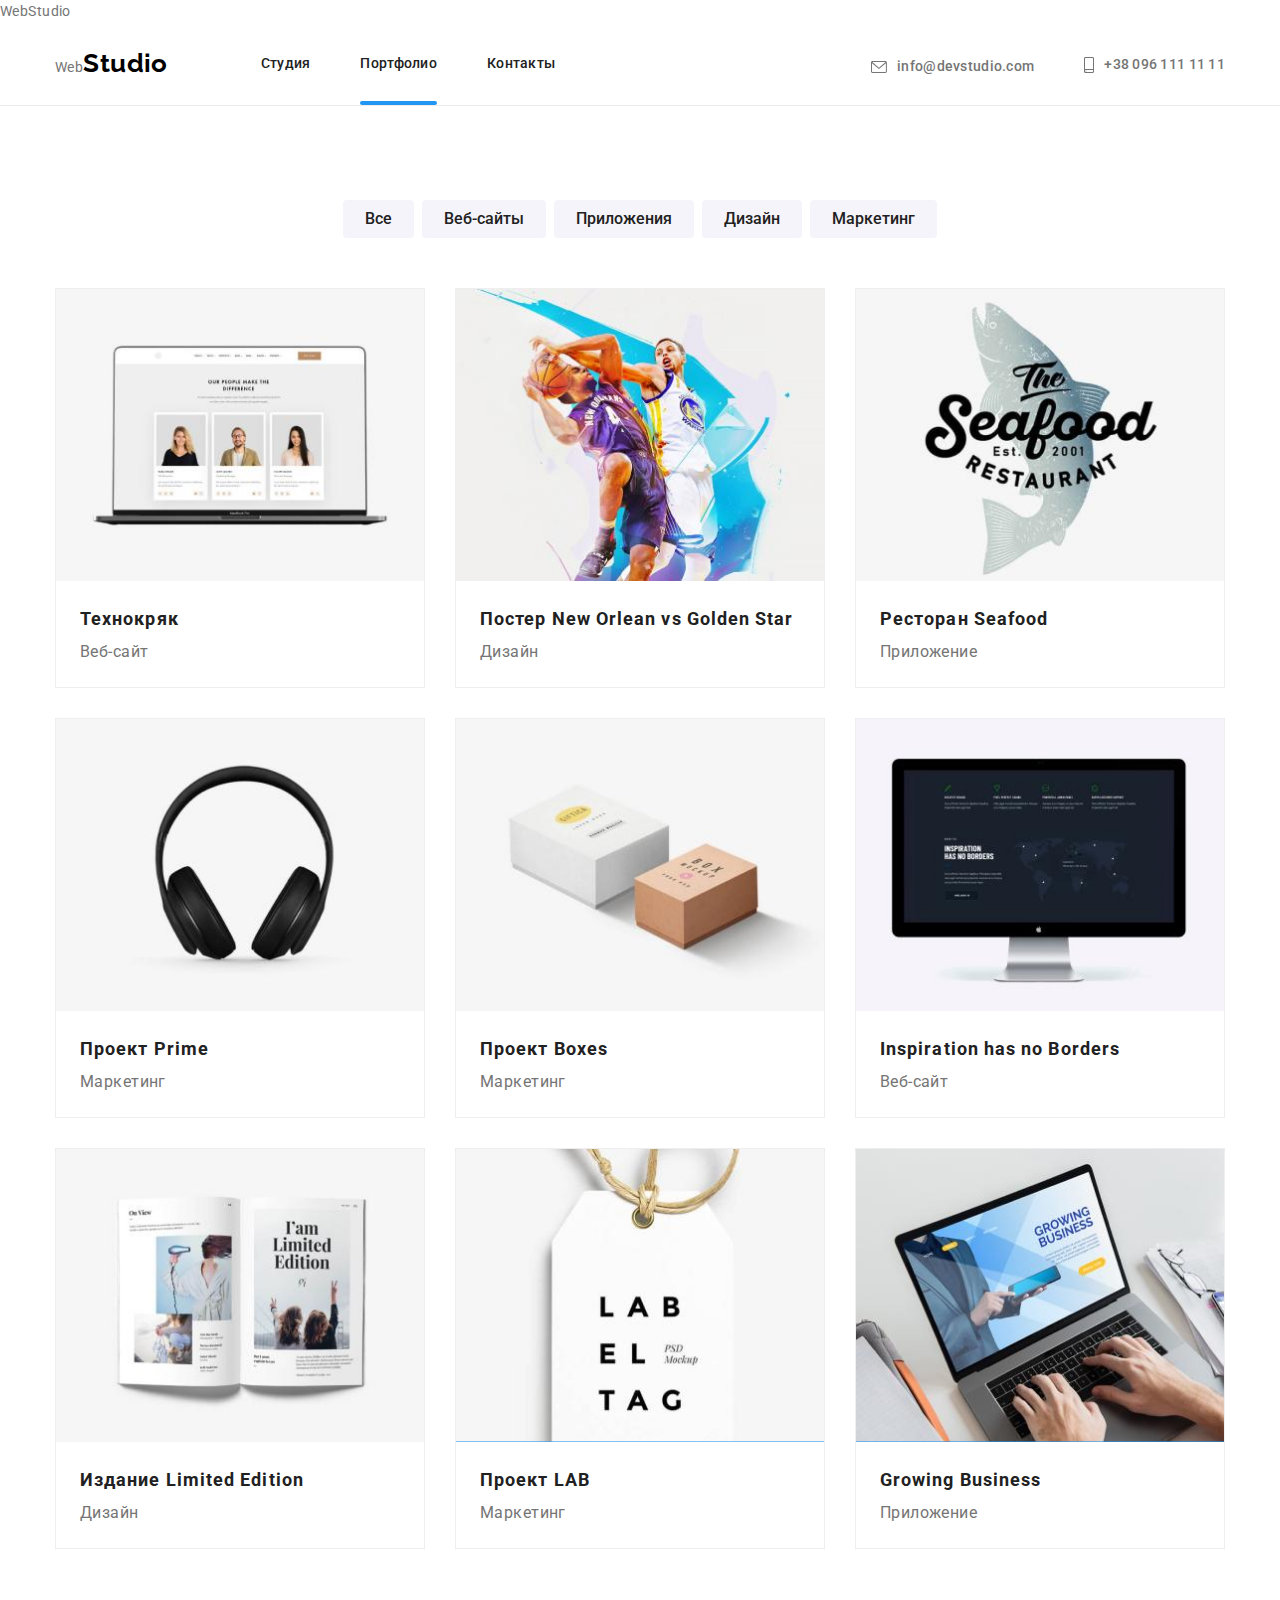
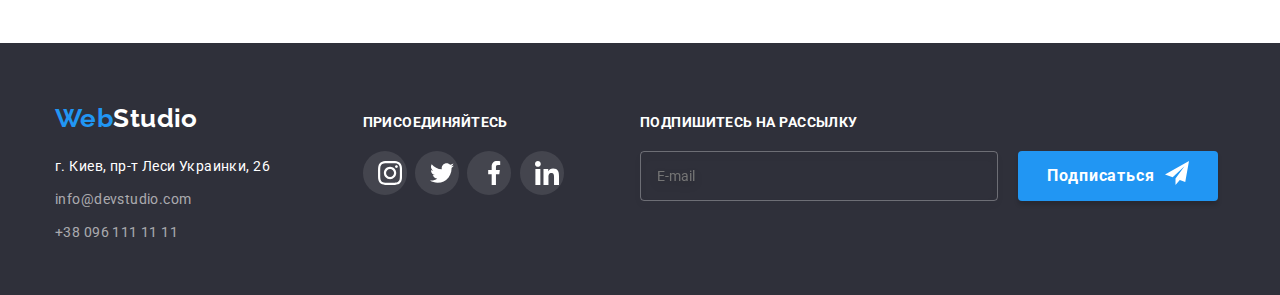
==== commit 5e4bc7e6: "BEM finished" ====
--- a/portfolio.html
+++ b/portfolio.html
@@ -221,55 +221,54 @@
     </main>
 
      <!--Footer-->
-     
      <footer class="footer">
       <div class="container">
         <div class="footer-grid">
           <div class="footer-socials">
-            <div class="logo">
+            <div class="footer__logo">
               <a class="link" href="index.html"
-                ><span class="logostart">Web</span><span class="footer__logoend">Studio</span>
+                ><span class="footer__logostart">Web</span><span class="footer__logoend">Studio</span>
               </a>
             </div>
             <address>
-              <ul class="list">
-                <li class="footer-address"><a class="link header__link" href=""> г. Киев, пр-т Леси Украинки, 26</a></li>
-                <li class="footer-contacts">
-                  <a class="link header__link" href="mailto:info@devstudio.com">info@devstudio.com</a>
+              <ul class="list footer-menu">
+                <li class="footer-menu__address"><a class="link " href=""> г. Киев, пр-т Леси Украинки, 26</a></li>
+                <li class="footer-menu__contacts">
+                  <a class="link " href="mailto:info@devstudio.com">info@devstudio.com</a>
                 </li>
-                <li class="footer-contacts">
-                  <a class="link header__link" href="tel:+380961111111">+38 096 111 11 11</a>
+                <li class="footer-menu__contacts">
+                  <a class="link " href="tel:+380961111111">+38 096 111 11 11</a>
                 </li>
               </ul>
             </address>
           </div>
           <div class="footer-socials">
-            <h2 class="footer-socials-title">Присоединяйтесь</h2>
-            <ul class="socials-list">
-              <li class="list socials-items">
-                <a href="" class="link socials-items-link" target="_blank" rel="noopener norefferer">
-                  <svg class="icon">
+            <h2 class="footer-socials__title">Присоединяйтесь</h2>
+            <ul class="footer-socials__list">
+              <li class="list footer-socials__items">
+                <a href="" class="link footer-socials__link" target="_blank" rel="noopener norefferer">
+                  <svg class="footer-socials__icon">
                     <use href="./img2/symbol-defs.svg#icon-instagram"></use>
                   </svg>
                 </a>
               </li>
-              <li class="list socials-items">
-                <a href="" class="link socials-items-link" target="_blank" rel="noopener norefferer">
-                  <svg class="icon">
+              <li class="list footer-socials__items">
+                <a href="" class="link footer-socials__link" target="_blank" rel="noopener norefferer">
+                  <svg class="footer-socials__icon">
                     <use href="./img2/symbol-defs.svg#icon-twitter"></use>
                   </svg>
                 </a>
               </li>
-              <li class="list socials-items">
-                <a href="" class="link socials-items-link" target="_blank" rel="noopener norefferer">
-                  <svg class="icon">
+              <li class="list footer-socials__items">
+                <a href="" class="link footer-socials__link" target="_blank" rel="noopener norefferer">
+                  <svg class="footer-socials__icon">
                     <use href="./img2/symbol-defs.svg#icon-facebook"></use>
                   </svg>
                 </a>
               </li>
-              <li class="list socials-items">
-                <a href="" class="link socials-items-link" target="_blank" rel="noopener norefferer">
-                  <svg class="icon">
+              <li class="list footer-socials__items">
+                <a href="" class="link footer-socials__link" target="_blank" rel="noopener norefferer">
+                  <svg class="footer-socials__icon">
                     <use href="./img2/symbol-defs.svg#icon-linked"></use>
                   </svg>
                 </a>
@@ -277,20 +276,20 @@
             </ul>
           </div>
 
-          <div class="footer-socials signup">
-            <h2 class="footer-socials-title">Подпишитесь на рассылку</h2>
-            <form class="form" name="signup_form" autocomplete="off">
+          <div class="footer-socials">
+            <h2 class="footer-socials__title">Подпишитесь на рассылку</h2>
+            <form class="footer-socials__form" name="signup_form" autocomplete="off">
                 <input 
-                class="input-form"
+                class="footer-socials__input"
                 type="email" 
                 name="email" 
                 required
                 placeholder="E-mail" 
                 />
-              <button class="subscribe-button" type="submit">
-                <p class="subscribe">
+              <button class="footer-socials__button" type="submit">
+                <p class="footer-socials__subscribe">
                   Подписаться
-                  <svg class="icon">
+                  <svg class="footer-socials__icon">
                     <use href="./img2/icons.svg#icon-send"></use>
                   </svg>
                 </p>
--- a/css/styles.css
+++ b/css/styles.css
@@ -142,7 +142,7 @@
   align-items: center;
 }
 
-.logo {
+.header__logo {
   width: 145px;
   height: 30px;
 }
@@ -224,7 +224,7 @@
   background-color: #fff;
 }
 
-.logostart {
+.header__logostart {
   font-family: Raleway;
   font-weight: 700;
   font-size: 26px;
@@ -650,13 +650,16 @@
   padding-bottom: 60px;
   background-color: var(--dark-background);
 }
-.footer .logo {
+.footer__logo {
   margin-bottom: 20px;
 }
 
-.footer-address,
-.footer-contacts:not(:last-child) {
-  margin-bottom: 9px;
+.footer__logostart {
+  font-family: Raleway;
+  font-weight: 700;
+  font-size: 26px;
+  line-height: 1.19;
+  color: var(--accent-color);
 }
 
 .footer__logoend {
@@ -667,14 +670,19 @@
   color: #fff;
 }
 
-.footer-address {
+.footer-menu__address,
+.footer-menu__contacts:not(:last-child) {
+  margin-bottom: 9px;
+}
+
+.footer-menu__address {
   font-weight: 400;
   font-size: 14px;
   line-height: 1.71;
   color: var(--dark-bg-text-color);
 }
 
-.footer-contacts {
+.footer-menu__contacts {
   font-weight: 400;
   font-size: 14px;
   line-height: 1.71;
@@ -684,7 +692,6 @@
 .footer-grid {
   display: flex;
   flex-wrap: wrap;
-  /* justify-content: space-between; */
   margin-left: -30px;
 }
 
@@ -696,10 +703,9 @@
 .footer-socials:last-child {
   flex-basis:calc(50% - 15px);
   margin-left: 0;
-  
-}
-
-.footer-socials-title {
+  }
+
+.footer-socials__title {
   font-weight: 700;
   font-size: 14px;
   line-height: 1.14;
@@ -709,17 +715,17 @@
   color: var(--dark-bg-text-color);
 }
 
-.socials-items .icon {
+.footer-socials__icon {
   width: 20px;
   height: 20px;
   fill: #fff;
 }
 
-.socials-items {
+.footer-socials__items {
   display: inline-flex;
 }
 
-.socials-items-link {
+.footer-socials__link {
   display: flex;
   justify-content: center;
   align-items: center;
@@ -731,20 +737,20 @@
 
 }
 
-.socials-items-link:hover,
-.socials-items-link:focus {
+.footer-socials__link:hover,
+.footer-socials__link:focus {
   background-color: var(--accent-color);
 }
 
-.socials-items:nth-child(n + 2) {
+.footer-socials__items:nth-child(n + 2) {
   margin-left: 5px;
 }
 
-.form {
-  display: flex;
-}
-
-.input-form {
+.footer-socials__form {
+  display: flex;
+}
+
+.footer-socials__input {
   width: 358px;
   height: 50px;
   padding-bottom: 15px;
@@ -757,11 +763,11 @@
   border-radius: 4px;
 }
 
-.input-form:focus {
+.footer-socials__input:focus {
   color: rgba(255, 255, 255, 0.6);
 }
 
-.subscribe-button {
+.footer-socials__button {
 color:var(--dark-bg-text-color);
 width: 200px;
 height: 50px;
@@ -771,7 +777,7 @@
 border-radius: 4px;
 }
 
-.subscribe {
+.footer-socials__subscribe {
   display: flex;
   vertical-align: middle;
   /* align-items: center; */
@@ -782,7 +788,7 @@
 letter-spacing: 0.06em;
 }
 
-.subscribe .icon {
+.footer-socials__icon {
   width: 24px;
   height: 24px;
   margin-left: 10px;
@@ -829,29 +835,31 @@
 transition: transform var(--transition-duration) ease-in-out 300ms;
 }
 
-.form-section {
+.modal__title {
+  font-weight: 700;
+  font-size: 20px;
+  line-height: 1.15;
+  text-align: center;
+  margin-bottom: 30px;
+  color:var(--title-color);
+  }
+
+.modal-form {
   display: flexbox;
   justify-content: center;
   align-items: center;
 }
 
-.modal-title {
-font-weight: 700;
-font-size: 20px;
-line-height: 1.15;
-text-align: center;
-margin-bottom: 30px;
-color:var(--title-color);
-}
+
 
 /* Subscription form */
   
-.form-field,
-.form-textarea {
+.modal-form__field,
+.mpdal-form__textarea {
   position: relative;
 }
 
-.form-icon {
+.modal-form__icon {
   position: absolute;
   top: 14px;
   left: 15px;
@@ -872,7 +880,7 @@
 }
   
   
-.field {
+.modal-form__input {
   width: 448px;
   height: 40px;
   border: 1px solid rgba(33, 33, 33, 0.2);
@@ -882,29 +890,29 @@
   transition: var(--transition-duration) var(--timing-function);
 }
   
-.field:nth-child(-n + 3) {
+.modal-form__input:nth-child(-n + 3) {
   margin-bottom: 28px;
 }
   
-.field:focus + .form-icon {
+.modal-form__input:focus + .form-icon {
 fill: var(--accent-color);
 transition: fill var(--transition-duration) var(--timing-function);
 }
 
-.field:focus {
+.modal-form__input:focus {
 outline-color: var(--accent-color);
 transition: outline-color var(--transition-duration) var(--timing-function);
 }
 
-.form-textarea {
+.modal-form__textarea {
   margin-bottom: 20px;
 }
 
-.textarea {
+.modal-form__text {
   font-size: 12px;
   line-height: 1.17;
   letter-spacing: 0.01em;
-  color: rgba(117, 117, 117, 0.5);
+  color: rgba(117, 117, 117, 0.5);  
   padding: 12px 16px;
   width: 448px;
   border: 1px solid rgba(33, 33, 33, 0.2);
@@ -914,12 +922,12 @@
   transition: outline-color var(--transition-duration) var(--timing-function);
 }
 
-.textarea:focus {
+.modal-form__text:focus {
   outline-color: var(--accent-color);
   transition: outline-color var(--transition-duration) var(--timing-function);
   }
   
-.form-checkbox {
+.modal-form__checkbox {
   display: block;
   align-items: center;
   justify-content: center;
@@ -929,27 +937,26 @@
   color: var(--main-text-color);
 }
 
-.agreement-check {
+.modal-form__agreement-check {
   position: absolute;
   appearance: none;
   -moz-appearance: none;
   -webkit-appearance: none;
 }
 
-.agreement-check:checked + .span-icon {
+.modal-form__agreement-check:checked + .span-icon {
 border-color: var(--accent-color);
 background-color: var(--accent-color);
 background-image:url('../img2/icon-check.svg');
 background-size: contain;
 background-origin: border-box;
-
 }
   
-.agreement-link {
+.modal-form__agreement-link {
   color:#2196F3 ;
 }
 
-.span-icon {
+.modal-form__span-icon {
   display: inline-block;
   width: 16px;
   height: 15px;
@@ -958,12 +965,12 @@
   border-radius: 2px;
   }
 
-  .span-link {
+  modal-form__.span-link {
     margin-left: 8.38px;
   }
 
 
-.submit {
+.modal-form__submit {
   font-weight: 700;
   font-size: 16px;
   line-height: 1.87;
@@ -980,12 +987,12 @@
   transition-timing-function: var(--timing-function);
 }
   
-.submit:hover,
-.submit:focus {
+.modal-form__submit:hover,
+.modal-form__submit:focus {
   background-color: #188ce8;
 }
 
-.close-button {
+.modal__close-button {
   position: absolute;
   top: 8px;
   right: 8px;
@@ -1001,7 +1008,7 @@
   transition: fill var(--transition-duration) var(--timing-function);
 }
 
-.close-button:hover {
+.modal__close-button:hover {
 fill: var(--accent-color);
 transition: fill var(--transition-duration) var(--timing-function);
 }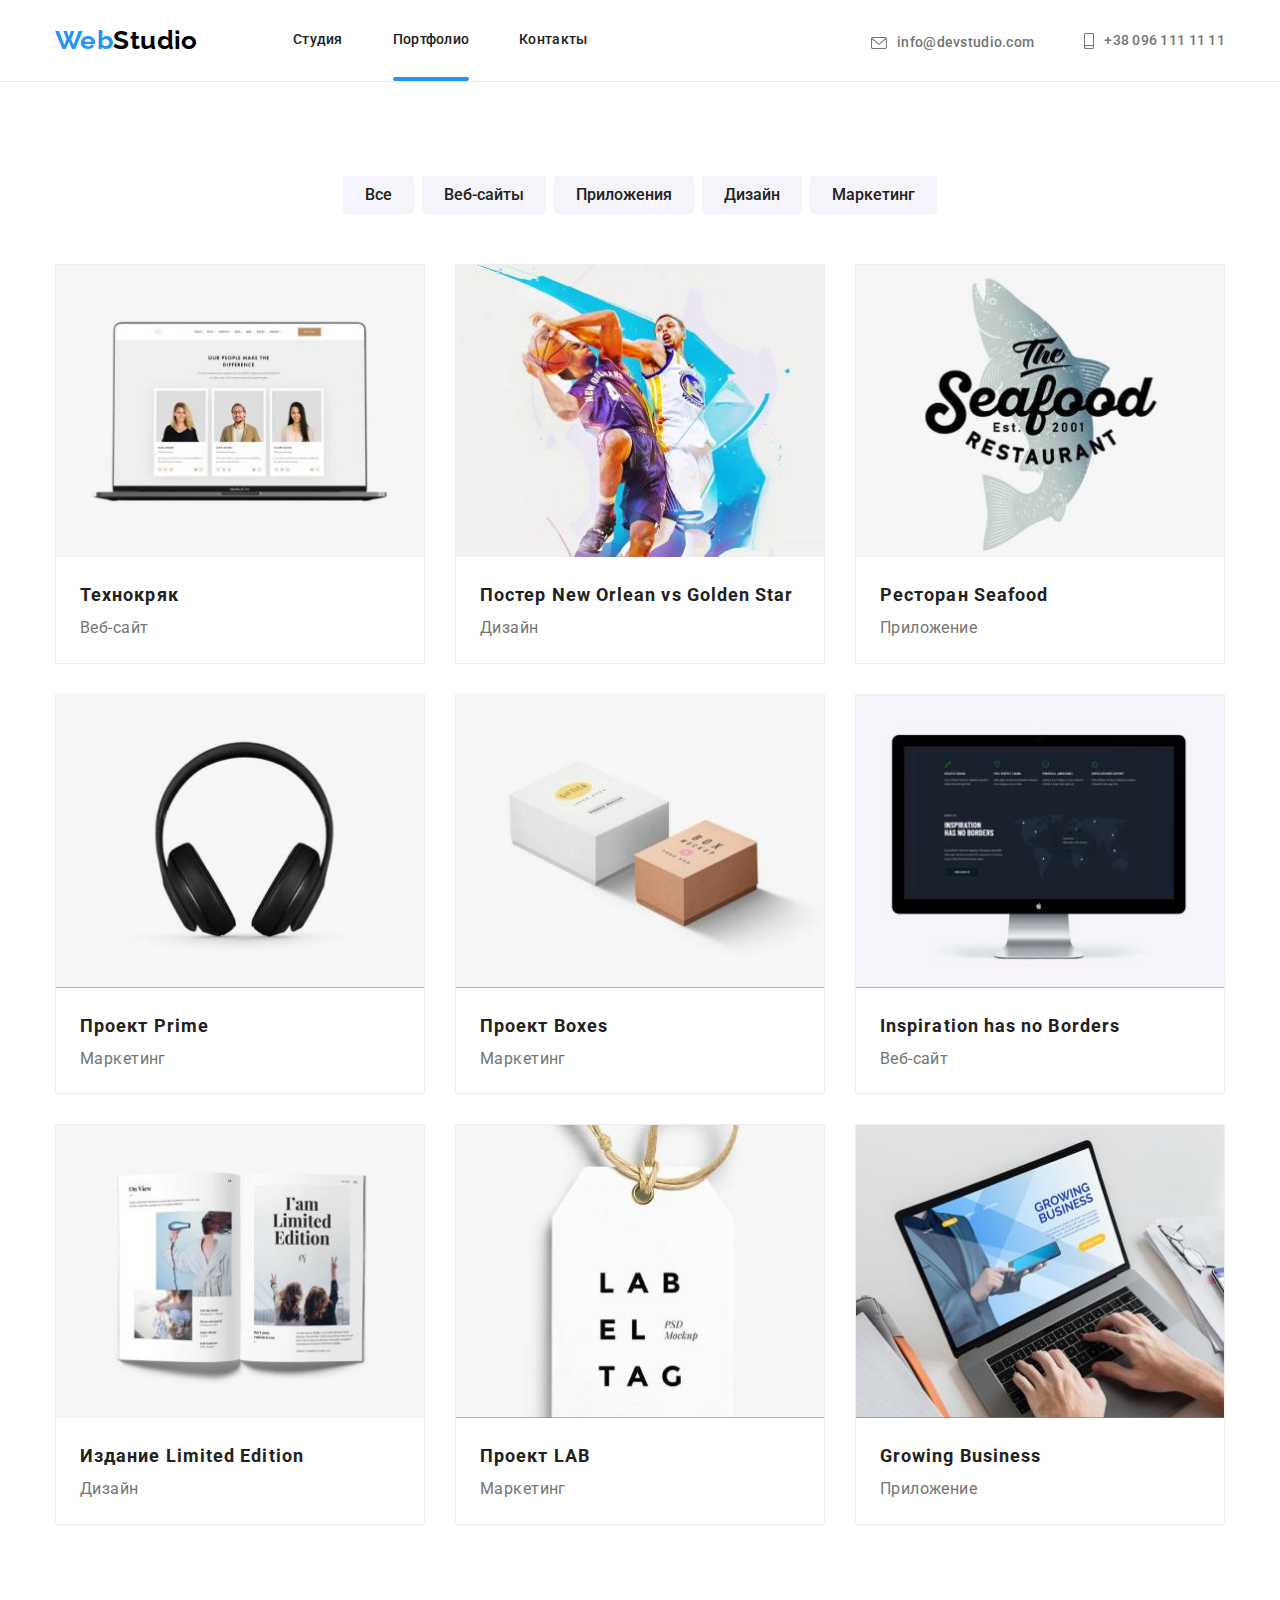
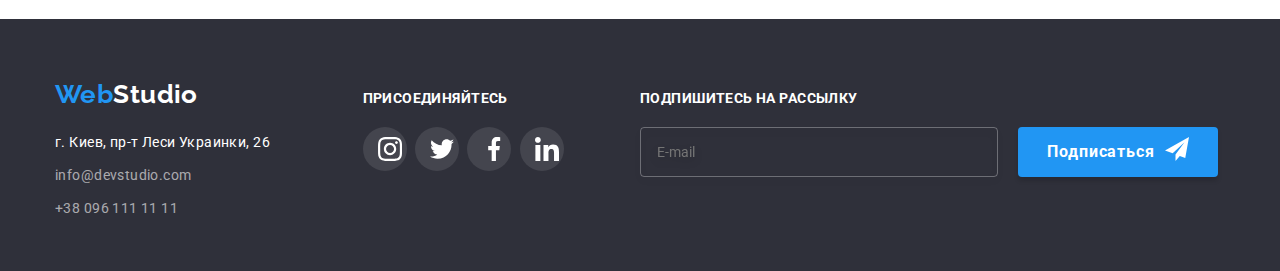
==== commit 08396305: "Up to modern-normalize" ====
--- a/portfolio.html
+++ b/portfolio.html
@@ -4,7 +4,6 @@
     <meta charset="UTF-8" />
     <meta http-equiv="X-UA-Compatible" content="IE=edge" />
     <meta name="viewport" content="width=device-width, initial-scale=1.0" />
-    <pro-item__title>WebStudio</pro-item__title>
     <link rel="preconnect" href="https://fonts.gstatic.com" />
     <link
       href="https://fonts.googleapis.com/css2?family=Raleway:wght@700&family=Roboto:wght@400;500;700;900&display=swap"
@@ -18,46 +17,46 @@
   </head>
 
   <body>
-    <!--header w/nav-->
-    <header class="header">
-      <div class="container">
-        <nav class="navigation">
-          <!--Logo-->
-          <div class="logo">
-            <a class="link" href="index.html"
-              ><span class="logostart">Web</span><span class="header__logoend">Studio</span>
-            </a>
-          </div>
-
-          <!--Pages-nav-->
-          <ul class="list header-menu">
-            <li class="header__item header-menu__text"><a class="link header-menu__link" href="index.html">Студия</a></li>
-            <li class="header__item header-menu__text header--current"><a class="link header-menu__link" href="portfolio.html">Портфолио</a></li>
-            <li class="header__item header-menu__text"><a class="link header-menu__link" href="">Контакты</a></li>
-          </ul>
-
-          <!--Cont-nav-->
-          <ul class="list header-cont">
-            <li class="header__item header-cont__text">
-              <a class="link header-cont__link" href="mailto:info@devstudio.com">
-                <svg class="header-cont__icon" width="16px " height="12px">
-                  <use href="./img2/symbol-defs.svg#icon-envelope"></use>
-                </svg>
-                info@devstudio.com</a
-              >
-            </li> 
-            <li class="header__item header-cont__text">
-              <a class="link header-cont__link" href="tel:+380961111111">
-                <svg class="header-cont__icon" width="10px" height="16px">
-                  <use href="./img2/symbol-defs.svg#icon-smartphone"></use>
-                </svg>
-                +38 096 111 11 11</a
-              >
-            </li>
-          </ul>
-        </nav>
-      </div>
-    </header>
+      <!--header w/nav-->
+      <header class="header">
+        <div class="container">
+          <nav class="navigation">
+            <!--Logo-->
+            <div class="header__logo">
+              <a class="link" href="index.html"
+                ><span class="header__logostart">Web</span><span class="header__logoend">Studio</span>
+              </a>
+            </div>
+  
+            <!--Pages-nav-->
+            <ul class="list header-menu">
+              <li class="header__item header-menu__text"><a class="link header-menu__link" href="index.html">Студия</a></li>
+              <li class="header__item header-menu__text  header--current"><a class="link header-menu__link" href="portfolio.html">Портфолио</a></li>
+              <li class="header__item header-menu__text"><a class="link header-menu__link" href="">Контакты</a></li>
+            </ul>
+  
+            <!--Cont-nav-->
+            <ul class="list header-cont">
+              <li class="header__item header-cont__text">
+                <a class="link header-cont__link" href="mailto:info@devstudio.com">
+                  <svg class="header-cont__icon" width="16px " height="12px">
+                    <use href="./img2/symbol-defs.svg#icon-envelope"></use>
+                  </svg>
+                  info@devstudio.com</a
+                >
+              </li> 
+              <li class="header__item header-cont__text">
+                <a class="link header-cont__link" href="tel:+380961111111">
+                  <svg class="header-cont__icon" width="10px" height="16px">
+                    <use href="./img2/symbol-defs.svg#icon-smartphone"></use>
+                  </svg>
+                  +38 096 111 11 11</a
+                >
+              </li>
+            </ul>
+          </nav>
+        </div>
+      </header>
 
     <main>
       <!--Portfolio navigation-->
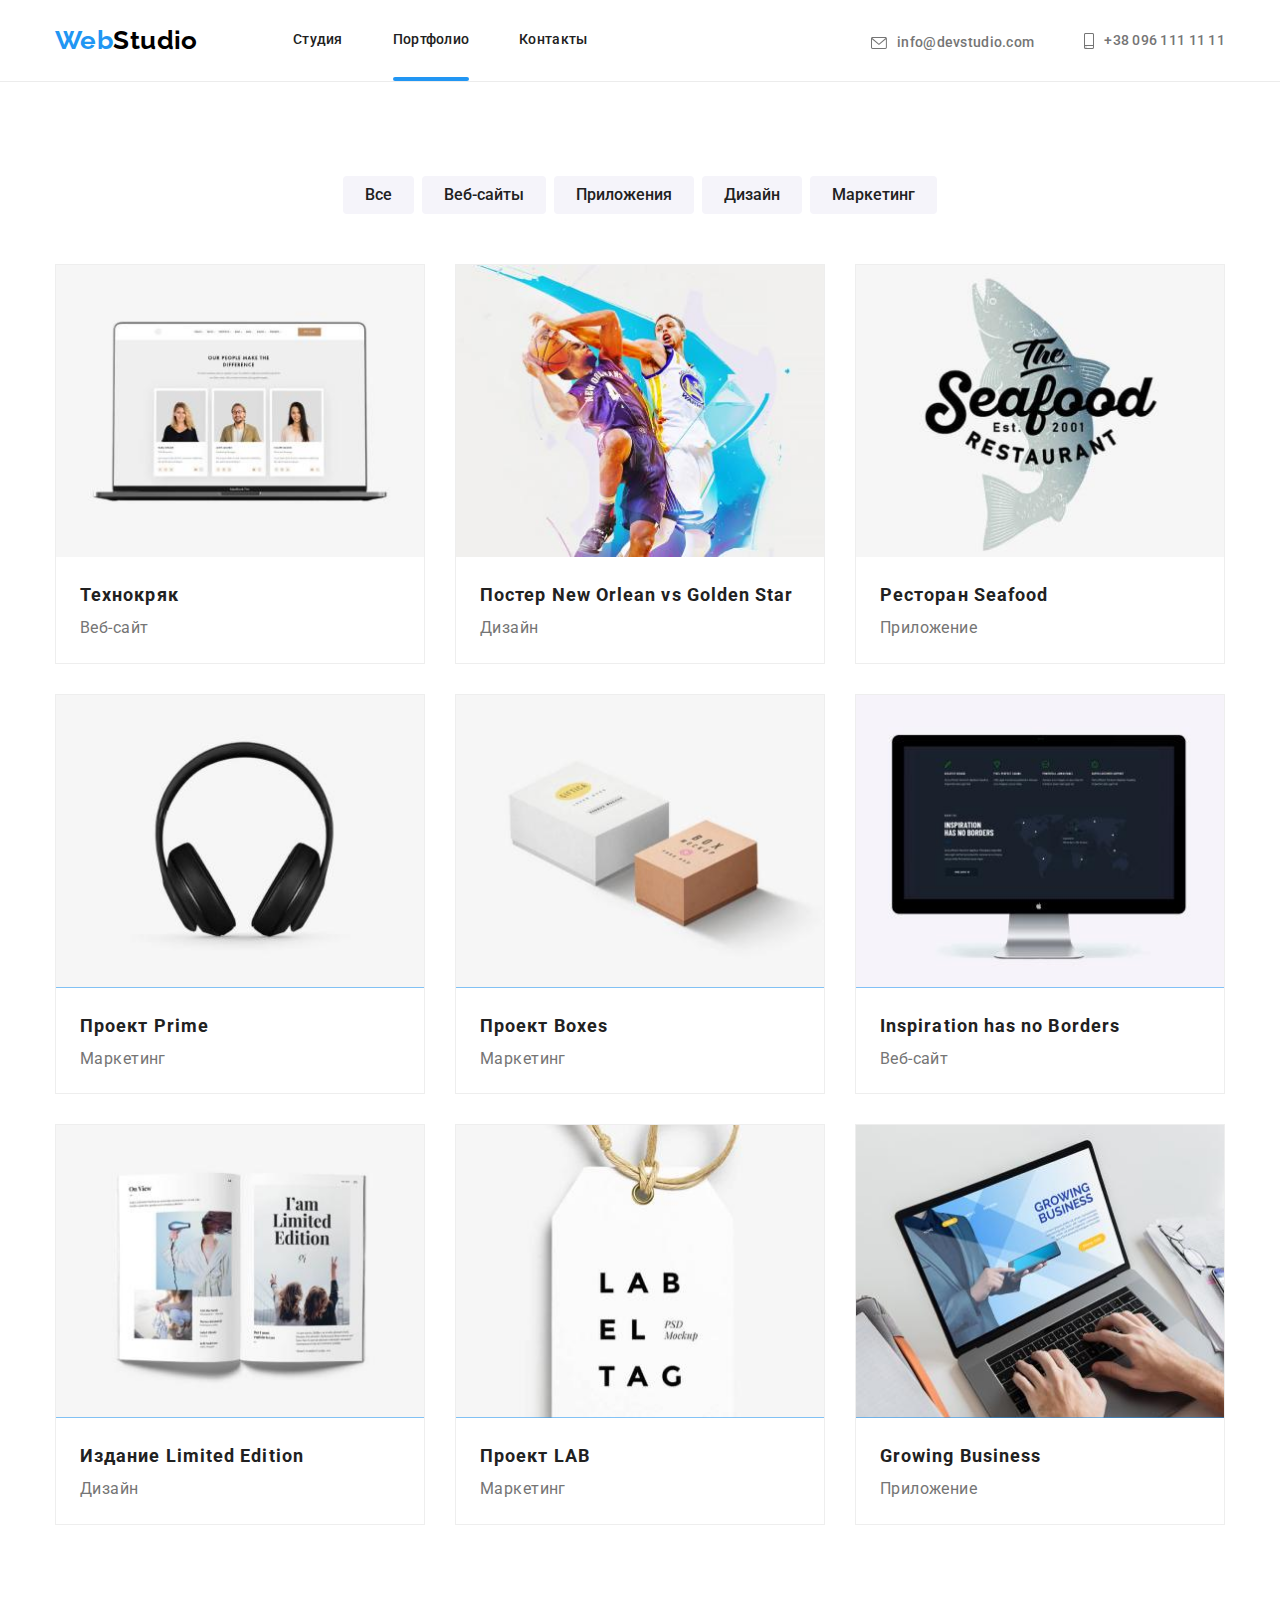
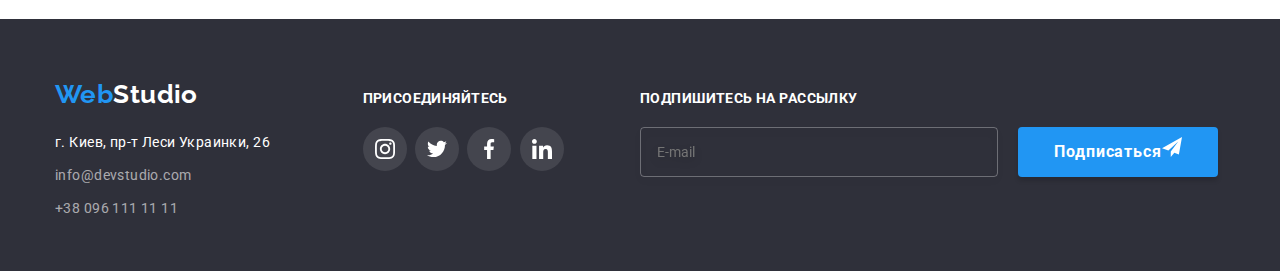
==== commit e8aa73fb: "All done" ====
--- a/portfolio.html
+++ b/portfolio.html
@@ -176,7 +176,7 @@
             <!--Project-7-->
             <li class="pro-item">
               <a class="link pro-link" href="">
-                <div class="pro-item__item__img">  
+                <div class="pro-item__img">  
                 <img src="./img-portfolio/img7re.jpg" alt="Раскрытый журнал" width="370" />
                  <div class="pro-item__text">Технокряк это современная площадка распространения коронавируса. Компании используют эту платформу для цифрового шпионажа и атак на защищённые сервера конкурентов.</div>
                   </div>   
--- a/css/styles.css
+++ b/css/styles.css
@@ -1,3 +1,126 @@
+/*! modern-normalize v1.0.0 | MIT License | https://github.com/sindresorhus/modern-normalize */
+*, ::after, ::before {
+  box-sizing: border-box;
+}
+
+:root {
+  -moz-tab-size: 4;
+  tab-size: 4;
+}
+
+html {
+  line-height: 1.15;
+  -webkit-text-size-adjust: 100%;
+}
+
+body {
+  margin: 0;
+}
+
+body {
+  font-family: system-ui,-apple-system,'Segoe UI',Roboto,Helvetica,Arial,sans-serif,'Apple Color Emoji','Segoe UI Emoji';
+}
+
+hr {
+  height: 0;
+  color: inherit;
+}
+
+abbr[title] {
+  text-decoration: underline dotted;
+}
+
+b, strong {
+  font-weight: bolder;
+}
+
+code, kbd, pre, samp {
+  font-family: ui-monospace,SFMono-Regular,Consolas,'Liberation Mono',Menlo,monospace;
+  font-size: 1em;
+}
+
+small {
+  font-size: 80%;
+}
+
+sub, sup {
+  font-size: 75%;
+  line-height: 0;
+  position: relative;
+  vertical-align: baseline;
+}
+
+sub {
+  bottom: -.25em;
+}
+
+sup {
+  top: -.5em;
+}
+
+table {
+  text-indent: 0;
+  border-color: inherit;
+}
+
+button, input, optgroup, select, textarea {
+  font-family: inherit;
+  font-size: 100%;
+  line-height: 1.15;
+  margin: 0;
+}
+
+button, select {
+  text-transform: none;
+}
+
+[type=button], [type=reset], [type=submit], button {
+  -webkit-appearance: button;
+}
+
+::-moz-focus-inner {
+  border-style: none;
+  padding: 0;
+}
+
+:-moz-focusring {
+  outline: 1px dotted ButtonText;
+}
+
+:-moz-ui-invalid {
+  box-shadow: none;
+}
+
+legend {
+  padding: 0;
+}
+
+progress {
+  vertical-align: baseline;
+}
+
+::-webkit-inner-spin-button, ::-webkit-outer-spin-button {
+  height: auto;
+}
+
+[type=search] {
+  -webkit-appearance: textfield;
+  outline-offset: -2px;
+}
+
+::-webkit-search-decoration {
+  -webkit-appearance: none;
+}
+
+::-webkit-file-upload-button {
+  -webkit-appearance: button;
+  font: inherit;
+}
+
+summary {
+  display: list-item;
+}
+
 :root {
   --main-text-color: #757575;
   --dark-bg-text-color: #ffffff;
@@ -18,11 +141,18 @@
   color: var(--main-text-color);
 }
 
-/*Utilities*/
+.section-title {
+  font-weight: 700;
+  font-size: 36px;
+  line-height: 1.17;
+  text-align: center;
+  color: var(--title-color);
+}
 
 html {
   box-sizing: border-box;
 }
+
 *,
 *::after,
 *::before {
@@ -44,7 +174,7 @@
 ul {
   margin: 0;
   padding: 0;
- }
+}
 
 img {
   display: block;
@@ -86,186 +216,24 @@
   width: 1200px;
 }
 
-.section-title {
-  font-weight: 700;
-  font-size: 36px;
-  line-height: 1.17;
+.hero_container {
   text-align: center;
-  color: var(--title-color);
-}
-
-/* Social icons */
-
-.social-icons {
-  display: inline-flex;
-}
-
-.social-icons__link {
-  display: flex;
+}
+
+.navigation {
+  display: flex;
+  align-items: center;
+}
+
+.site-list {
+  display: flex;
+  align-items: center;
   justify-content: center;
-  align-items: center;
-  width: 44px;
-  height: 44px;
-  border-radius: 50%;
-  transition-property: background-color;
-  transition-duration:var(--transition-duration);
-  transition-timing-function:var(--timing-function);
-}
-
-.social-icons__link:hover,
-.social-icons__link:focus {
-   background-color: var(--accent-color);
-}
-
-.social-icons__icon {
-  width: 20px;
-  height: 20px;
-  fill: #afb1b8;
-  transition-property: fill;
-  transition-duration: 250ms;
-  transition-timing-function: cubic-bezier(0.4, 0, 0.2, 1);
-}
-
-.social-icons__icon:hover,
-.social-icons__icon:focus {
-  fill: #fff;
-}
-
-.social-icons__item + .social-icons__item {
-  margin-left: 10px;
-}
-
-/*Header*/
-
-.navigation {
-  display: flex;
-  align-items: center;
-}
-
-.header__logo {
-  width: 145px;
-  height: 30px;
-}
-
-.header-menu__text,
-.header-cont__text {
-  font-weight: 500;
-  line-height: 1.14;
-  letter-spacing: 0.02em;
-  color: var(--title-color);
-}
-
-.header-cont__text {
- color: var(--main-text-color);
-}
-
-.header-menu__link,
-.header-cont__link {
-  display: flex;
-  align-items: center;
-  padding-top: 32px;
-  padding-bottom: 29px;
-  transition-property: color;
-  transition-duration:var(--transition-duration);
-  transition-timing-function:var(--timing-function);
-}
-
-.header-menu__link:hover,
-.header-menu__link:focus,
-.header-cont__link:hover,
-.header-cont__link:focus {
-    color: var(--accent-color);
-}
-
-.header--current::after {
-    content:"";
-    height: 4px;
-    border-radius: 2px;
-    background-color: var(--accent-color);
-    color: var(--accent-color);
-    width: 100%;
-    display: block;
-    transition-property: color;
-    transition-duration: var(--transition-duration);
-    transition-timing-function:var(--timing-function);
-}
-
-
-.header-cont__icon {
-  margin-right: 10px;
-  fill: currentColor;
-}
-
-.header-menu,
-.header-cont {
-  display: flex;
-    flex-direction: row;
-    flex-wrap: wrap;
-    align-content: stretch;
-    justify-content: space-evenly;
-    align-items: baseline;
- }
-
- .header-cont {
-  margin-left: auto;
-}
-
-.header__item:first-child {
-  margin-left: 93px;
-}
-
-.header__item:not(:last-child),
-.header__item:not(:last-child) {
-  margin-right: 50px;
-}
-
-.header {
-  border-bottom: 1px solid #ececec;
-  background-color: #fff;
-}
-
-.header__logostart {
-  font-family: Raleway;
-  font-weight: 700;
-  font-size: 26px;
-  line-height: 1.19;
-  color: var(--accent-color);
-}
-
-.header__logoend {
-  font-family: Raleway;
-  font-weight: 700;
-  font-size: 26px;
-  line-height: 1.19;
-  color: #000000;
-}
-
-/*Hero*/
-
-.hero__title {
-  font-weight: 900;
-  font-size: 44px;
-  line-height: 1.36;
-  text-transform: uppercase;
-  text-align: center;
-  width: 696px;
-  margin: 0 auto 30px;
-  color: var(--dark-bg-text-color);
-}
-
-.hero {
-  max-width: 1600px;
-  padding-top: 200px;
-  padding-bottom: 200px;
-  margin-right: auto;
-  margin-left: auto;
-  background-color: #c4c4c4;
-  background-image: linear-gradient(to left, rgba(47, 48, 58, 0.4), rgba(47, 48, 58, 0.4)), url(../img2/hero-img.jpg);
-  background-repeat: no-repeat;
-}
-
-.hero .container {
-  text-align: center;
+  margin-bottom: 50px;
+}
+
+.site-list__item:not(:last-child):not(:last-child) {
+  margin-right: 8px;
 }
 
 .hero__button {
@@ -275,7 +243,6 @@
   letter-spacing: 0.06em;
   color: var(--dark-bg-text-color);
   background-color: var(--accent-color);
-
   padding: 10px 32px 10px 32px;
   border: var(--accent-color);
   border-radius: 4px;
@@ -288,243 +255,6 @@
 .hero__button:hover,
 .hero__button:focus {
   background-color: #188ce8;
-}
-
-/*Our forces section*/
-
-.advantages {
-  display: flex;
-  flex-wrap: wrap;
-  margin-left: -30px;
-  margin-top: 0;
-}
-
-.forces__title {
-font-weight: 700;
-font-size: 14px;
-line-height: 1.14;
-letter-spacing: 0.03em;
-text-transform: uppercase;
-color: var(--title-color);
-margin-bottom: 10px;
-}
-
-
-.advantages__force {
-  flex-basis: calc((100% - 30px * 4) / 4);
-  margin-left: 30px;
-  margin-top: 0;
-  box-sizing: border-box;
-}
-
-.forces {
-  padding-top: 94px;
-  background: #fff;
-}
-
-.advantages__icon0::before {
-  content: '';
-  display: inline-block;
-  width: 270px;
-  height: 120px;
-  margin-bottom: 30px;
-  background-repeat: no-repeat;
-  background-position: center;
-  background-color: var(--light-background);
-  background-image: url(../img2/antenna.svg);
-}
-
-.advantages__icon1::before {
-  content: '';
-  display: inline-block;
-  width: 270px;
-  height: 120px;
-  margin-bottom: 30px;
-  background-repeat: no-repeat;
-  background-position: center;
-  background-color: var(--light-background);
-  background-image: url(../img2/clock.svg);
-}
-
-.advantages__icon2::before {
-  content: '';
-  display: inline-block;
-  width: 270px;
-  height: 120px;
-  margin-bottom: 30px;
-  background-repeat: no-repeat;
-  background-position: center;
-  background-color: var(--light-background);
-  background-image: url(../img2/diagram.svg);
-}
-
-.advantages__icon3::before {
-  content: '';
-  display: inline-block;
-  width: 270px;
-  height: 120px;
-  margin-bottom: 30px;
-  background-repeat: no-repeat;
-  background-position: center;
-  background-color: var(--light-background);
-  background-image: url(../img2/astronaut.svg);
-}
-
-/*We do section*/
-
-.wedo {
-  padding-top: 94px;
-  padding-bottom: 94px;
-  background: #fff;
-}
-
-.wedo-menu {
-  display: flex;
-  margin-top: 50px;
-}
-
-.wedo-menu__work:not(:last-child) {
-  margin-right: 30px;
-}
-
-.wedo-menu__work {
-  position: relative;
-}
-
-.wedo-menu__details {
-  position: absolute;
-  bottom: 0;
-  left: 0;
-  right: 0;
-  background-color: rgba(47, 48, 58, 0.8);
-  padding-top: 27px;
-  padding-bottom: 27px;
-  pointer-events: none
-}
-
-.wedo-menu__header {
-  font-weight: 700;
-  font-size: 14px;
-  line-height: 1.14;
-  text-align: center;
-  text-transform: uppercase;
-  color: var(--dark-bg-text-color);
-}
-
-/*Our team section*/
-
-.team-section {
-  padding-top: 94px;
-  padding-bottom: 94px;
-  background: var(--light-background);
-}
-
-.team {
-  display: flex;
-  flex-wrap: wrap;
-  margin-left: -30px;
-  margin-top: 0;
-}
-
-.team__mate {
-  flex-basis: calc((100% - 30px * 4) / 4);
-  margin-left: 30px;
-  margin-top: 50px;
-  text-align: center;
-  background: #ffffff;
-  box-shadow: 0px 1px 3px rgba(0, 0, 0, 0.12), 0px 1px 1px rgba(0, 0, 0, 0.14), 0px 2px 1px rgba(0, 0, 0, 0.2);
-  border-radius: 0px 0px 4px 4px;
-  box-sizing: border-box;
-}
-
-.team__position {
-  margin-top: 10px;
-  margin-bottom: 16px;
-}
-
-.team__info {
-  padding-top: 30px;
-  padding-bottom: 30px;
-}
-
-.job-title,
-.project-name {
-  font-weight: 400;
-  font-size: 16px;
-  line-height: 1.87;
-}
-
-.team__name {
-  font-weight: 500;
-  font-size: 16px;
-  line-height: 1.187;
-  text-align: center;
-  color: var(--title-color);
-}
-
-/* Our clients section */
-
-.clients {
-  padding-top: 94px;
-  padding-bottom: 94px;
-}
-
-.clients__list {
-  display: flex;
-  flex-wrap: wrap;
-  margin-left: -30px;
-}
-
-.clients__icon {
-  fill: #afb1b8;
-}
-
-.clients__link {
-  display: flex;
-  justify-content: center;
-  align-items: center;
-  flex-basis: calc((100% - 30px * 6) / 6);
-  margin-left: 30px;
-  margin-top: 50px;
-  width: 170px;
-  height: 90px;
-  border: 1px solid #afb1b8;
-  border-radius: 4px;
-  fill: #afb1b8;
-  transition-property: border ;
-  transition-duration:var(--transition-duration);
-  transition-timing-function:var(--timing-function);
-}
-
-.clients__link:hover,
-.clients__link:focus {
-  border: 1px solid var(--accent-color);
-}
-
-.clients__icon {
-  transition-property: fill;
-  transition-duration:var(--transition-duration);
-  transition-timing-function:var(--timing-function);
-}
-
-.clients__item:hover .clients__icon,
-.clients__item:focus .clients__icon {
-  fill: var(--accent-color);
-}
-
-/*Port nav*/
-
-.projects {
-  padding-bottom: 94px;
-  padding-top: 94px;
-  background-color: #fff;
-}
-
-.site-list {
-  display: flex;
-  align-items: center;
-  justify-content: center;
-  margin-bottom: 50px;
 }
 
 .site-list__button {
@@ -539,8 +269,7 @@
   padding: 6px 22px;
   border-radius: 4px;
   cursor: pointer;
-  transition: background-color var(--transition-duration) var(--timing-function), color var(--transition-duration) var(--timing-function),
-  box-shadow var(--transition-duration) var(--timing-function);
+  transition: background-color var(--transition-duration) var(--timing-function), color var(--transition-duration) var(--timing-function), box-shadow var(--transition-duration) var(--timing-function);
 }
 
 .site-list__button:hover,
@@ -550,39 +279,192 @@
   box-shadow: 0px 3px 1px rgba(0, 0, 0, 0.1), 0px 1px 2px rgba(0, 0, 0, 0.08), 0px 2px 2px rgba(0, 0, 0, 0.12);
 }
 
-.site-list__item:not(:last-child):not(:last-child) {
-  margin-right: 8px;
-}
-
-
-
-
-
-/*Projects section*/
-
-.project {
-  display: flex;
-  flex-wrap: wrap;
-  margin-left: -30px;
-  margin-top: -30px;
-}
-
-.pro-item {
-  flex-basis: calc((100% - 30px * 3) / 3);
+.footer-socials__button {
+  color: var(--dark-bg-text-color);
+  width: 200px;
+  height: 50px;
+  margin-left: 20px;
+  background: #2196F3;
+  box-shadow: 0px 4px 4px rgba(0, 0, 0, 0.15);
+  border-radius: 4px;
+}
+
+.modal__close-button {
+  position: absolute;
+  top: 8px;
+  right: 8px;
+  display: flex;
+  align-items: center;
+  justify-content: center;
+  width: 30px;
+  height: 30px;
+  border-radius: 50%;
+  background: var(--dark-bg-text-color);
+  border: 1px solid rgba(0, 0, 0, 0.1);
+  box-sizing: border-box;
+  transition: fill var(--transition-duration) var(--timing-function);
+}
+
+.modal__close-button:hover {
+  fill: var(--accent-color);
+  transition: fill var(--transition-duration) var(--timing-function);
+}
+
+.social-icons {
+  display: inline-flex;
+}
+
+.social-icons__link {
+  display: flex;
+  justify-content: center;
+  align-items: center;
+  width: 44px;
+  height: 44px;
+  border-radius: 50%;
+  transition-property: background-color;
+  transition-duration: var(--transition-duration);
+  transition-timing-function: var(--timing-function);
+}
+
+.social-icons__link:hover,
+.social-icons__link:focus {
+  background-color: var(--accent-color);
+}
+
+.social-icons__icon {
+  width: 20px;
+  height: 20px;
+  fill: #afb1b8;
+  transition-property: fill;
+  transition-duration: 250ms;
+  transition-timing-function: cubic-bezier(0.4, 0, 0.2, 1);
+}
+
+.social-icons__icon:hover,
+.social-icons__icon:focus {
+  fill: #fff;
+}
+
+.social-icons__item + .social-icons__item {
+  margin-left: 10px;
+}
+
+.footer-socials {
+  flex-basis: calc((50% - 45px) / 2);
   margin-left: 30px;
-  margin-top: 30px;
-  background: #ffffff;
-  border: 1px solid #eeeeee;
-  box-sizing: border-box;
-  transition: box-shadow var(--transition-duration) var(--timing-function);
-
-}
-
-
-.pro-item:hover,
-.pro-item:focus,
-.pro-item__link:focus .pro-item {
-  box-shadow: 0px 1px 1px rgba(0, 0, 0, 0.12), 0px 4px 4px rgba(0, 0, 0, 0.06), 1px 4px 6px rgba(0, 0, 0, 0.16);
+}
+
+.footer-socials:last-child {
+  flex-basis: calc(50% - 15px);
+  margin-left: 0;
+}
+
+.footer-socials__title {
+  font-weight: 700;
+  font-size: 14px;
+  line-height: 1.14;
+  margin-top: 12px;
+  margin-bottom: 20px;
+  text-transform: uppercase;
+  color: var(--dark-bg-text-color);
+}
+
+.footer-socials__icon {
+  width: 20px;
+  height: 20px;
+  fill: #fff;
+}
+
+.footer-socials__items {
+  display: inline-flex;
+}
+
+.footer-socials__link {
+  display: flex;
+  justify-content: center;
+  align-items: center;
+  width: 44px;
+  height: 44px;
+  background: rgba(255, 255, 255, 0.1);
+  border-radius: 50%;
+  transition: background-color var(--transition-duration) var(--timing-function);
+}
+
+.footer-socials__link:hover,
+.footer-socials__link:focus {
+  background-color: var(--accent-color);
+}
+
+.footer-socials__items:nth-child(n + 2) {
+  margin-left: 5px;
+}
+
+.header__logo {
+  width: 145px;
+  height: 30px;
+}
+
+.header__logostart {
+  font-family: Raleway;
+  font-weight: 700;
+  font-size: 26px;
+  line-height: 1.19;
+  color: var(--accent-color);
+}
+
+.header__logoend {
+  font-family: Raleway;
+  font-weight: 700;
+  font-size: 26px;
+  line-height: 1.19;
+  color: #000000;
+}
+
+.footer__logo {
+  margin-bottom: 20px;
+}
+
+.footer__logostart {
+  font-family: Raleway;
+  font-weight: 700;
+  font-size: 26px;
+  line-height: 1.19;
+  color: var(--accent-color);
+}
+
+.footer__logoend {
+  font-family: Raleway;
+  font-weight: 700;
+  font-size: 26px;
+  line-height: 1.19;
+  color: #fff;
+}
+
+.hero__title {
+  font-weight: 900;
+  font-size: 44px;
+  line-height: 1.36;
+  text-transform: uppercase;
+  text-align: center;
+  width: 696px;
+  margin: 0 auto 30px;
+  color: var(--dark-bg-text-color);
+}
+
+.forces__title {
+  font-weight: 700;
+  font-size: 14px;
+  line-height: 1.14;
+  letter-spacing: 0.03em;
+  text-transform: uppercase;
+  color: var(--title-color);
+  margin-bottom: 10px;
+}
+
+.job-title {
+  font-weight: 400;
+  font-size: 16px;
+  line-height: 1.87;
 }
 
 .pro-item__title {
@@ -591,31 +473,44 @@
   letter-spacing: 0.06em;
 }
 
-.pro-item__img::before {
-  content: "";
+.modal__title {
+  font-weight: 700;
+  font-size: 20px;
+  line-height: 1.15;
+  text-align: center;
+  margin-bottom: 30px;
+  color: var(--title-color);
+}
+
+.field-title {
   position: absolute;
-  width: 100%;
-  height: 100%;
-  background: rgba(33, 150, 243, 0.9);
-  transform: translateY(100%);
-  transition: transform var(--transition-duration) var(--timing-function);
-}
-
-.pro-item:hover .pro-item__img::before,
-.pro-item:focus .pro-item__img::before {
-  opacity: 1;
-  transform: translateY(0);
-}
-
-.pro-item__img {
-  position: relative;
-  display:flex;
-  align-items: center;
-  justify-content: center;
-  overflow: hidden;
-}
-
-.pro-item__text   {  
+  top: 0;
+  left: 0;
+  transform: translateY(-16px);
+  font-size: 12px;
+  line-height: 1.17;
+  letter-spacing: 0.01em;
+  color: var(--main-text-color);
+}
+
+.header {
+  border-bottom: 1px solid #ececec;
+  background-color: #fff;
+}
+
+.header-menu__text,
+.header-cont__text {
+  font-weight: 500;
+  line-height: 1.14;
+  letter-spacing: 0.02em;
+  color: var(--title-color);
+}
+
+.header-cont__text {
+  color: var(--main-text-color);
+}
+
+.pro-item__text {
   position: absolute;
   width: 322px;
   height: 168px;
@@ -630,19 +525,172 @@
 .pro-item:hover .pro-item__text {
   opacity: 1;
   transform: translateY(0);
-
-}
-
-.pro-item__name {
-  padding: 20px 24px;
-}
-
-.projects-list {
-  font-size: 18px;
-  line-height: 2;
-}
-
-/*Footer*/
+}
+
+.modal-form__text {
+  font-size: 12px;
+  line-height: 1.17;
+  letter-spacing: 0.01em;
+  color: rgba(117, 117, 117, 0.5);
+  padding: 12px 16px;
+  width: 448px;
+  border: 1px solid rgba(33, 33, 33, 0.2);
+  box-sizing: border-box;
+  border-radius: 4px;
+  resize: none;
+  transition: outline-color var(--transition-duration) var(--timing-function);
+}
+
+.modal-form__text:focus {
+  outline-color: var(--accent-color);
+  transition: outline-color var(--transition-duration) var(--timing-function);
+}
+
+.header-menu__link,
+.header-cont__link {
+  display: flex;
+  align-items: center;
+  padding-top: 32px;
+  padding-bottom: 29px;
+  transition-property: color;
+  transition-duration: var(--transition-duration);
+  transition-timing-function: var(--timing-function);
+}
+
+.header-menu__link:hover,
+.header-menu__link:focus,
+.header-cont__link:hover,
+.header-cont__link:focus {
+  color: var(--accent-color);
+}
+
+.clients__link {
+  display: flex;
+  justify-content: center;
+  align-items: center;
+  flex-basis: calc((100% - 30px * 6) / 6);
+  margin-left: 30px;
+  margin-top: 50px;
+  width: 170px;
+  height: 90px;
+  border: 1px solid #afb1b8;
+  border-radius: 4px;
+  fill: #afb1b8;
+  transition-property: border;
+  transition-duration: var(--transition-duration);
+  transition-timing-function: var(--timing-function);
+}
+
+.clients__link:hover,
+.clients__link:focus {
+  border: 1px solid var(--accent-color);
+}
+
+.pro-item__link:focus .pro-item {
+  box-shadow: 0px 1px 1px rgba(0, 0, 0, 0.12), 0px 4px 4px rgba(0, 0, 0, 0.06), 1px 4px 6px rgba(0, 0, 0, 0.16);
+}
+
+.modal-form__agreement-link {
+  color: #2196F3;
+}
+
+modal-form__.span-link {
+  margin-left: 8.38px;
+}
+
+.advantages {
+  display: flex;
+  flex-wrap: wrap;
+  margin-left: -30px;
+  margin-top: 0;
+}
+
+.advantages__force {
+  flex-basis: calc((100% - 30px * 4) / 4);
+  margin-left: 30px;
+  margin-top: 0;
+  box-sizing: border-box;
+}
+
+.team {
+  display: flex;
+  flex-wrap: wrap;
+  margin-left: -30px;
+  margin-top: 0;
+}
+
+.team__mate {
+  flex-basis: calc((100% - 30px * 4) / 4);
+  margin-left: 30px;
+  margin-top: 50px;
+  text-align: center;
+  background: #ffffff;
+  box-shadow: 0px 1px 3px rgba(0, 0, 0, 0.12), 0px 1px 1px rgba(0, 0, 0, 0.14), 0px 2px 1px rgba(0, 0, 0, 0.2);
+  border-radius: 0px 0px 4px 4px;
+  box-sizing: border-box;
+}
+
+.project {
+  display: flex;
+  flex-wrap: wrap;
+  margin-left: -30px;
+  margin-top: -30px;
+}
+
+.pro-item {
+  flex-basis: calc((100% - 30px * 3) / 3);
+  margin-left: 30px;
+  margin-top: 30px;
+  background: #ffffff;
+  border: 1px solid #eeeeee;
+  box-sizing: border-box;
+  transition: box-shadow var(--transition-duration) var(--timing-function);
+}
+
+.footer-grid {
+  display: flex;
+  flex-wrap: wrap;
+  margin-left: -30px;
+}
+
+.hero {
+  max-width: 1600px;
+  padding-top: 200px;
+  padding-bottom: 200px;
+  margin-right: auto;
+  margin-left: auto;
+  background-color: #c4c4c4;
+  background-image: linear-gradient(to left, rgba(47, 48, 58, 0.4), rgba(47, 48, 58, 0.4)), url(../img2/hero-img.jpg);
+  background-repeat: no-repeat;
+}
+
+.forces {
+  padding-top: 94px;
+  background: #fff;
+}
+
+.wedo {
+  padding-top: 94px;
+  padding-bottom: 94px;
+  background: #fff;
+}
+
+.team-section {
+  padding-top: 94px;
+  padding-bottom: 94px;
+  background: var(--light-background);
+}
+
+.clients {
+  padding-top: 94px;
+  padding-bottom: 94px;
+}
+
+.projects {
+  padding-bottom: 94px;
+  padding-top: 94px;
+  background-color: #fff;
+}
 
 .footer {
   height: 252px;
@@ -650,25 +698,6 @@
   padding-bottom: 60px;
   background-color: var(--dark-background);
 }
-.footer__logo {
-  margin-bottom: 20px;
-}
-
-.footer__logostart {
-  font-family: Raleway;
-  font-weight: 700;
-  font-size: 26px;
-  line-height: 1.19;
-  color: var(--accent-color);
-}
-
-.footer__logoend {
-  font-family: Raleway;
-  font-weight: 700;
-  font-size: 26px;
-  line-height: 1.19;
-  color: #fff;
-}
 
 .footer-menu__address,
 .footer-menu__contacts:not(:last-child) {
@@ -689,61 +718,196 @@
   color: rgba(255, 255, 255, 0.6);
 }
 
-.footer-grid {
-  display: flex;
+.header--current::after {
+  content: "";
+  height: 4px;
+  border-radius: 2px;
+  background-color: var(--accent-color);
+  color: var(--accent-color);
+  width: 100%;
+  display: block;
+  transition-property: color;
+  transition-duration: var(--transition-duration);
+  transition-timing-function: var(--timing-function);
+}
+
+.header-cont__icon {
+  margin-right: 10px;
+  fill: currentColor;
+}
+
+.header-menu,
+.header-cont {
+  display: flex;
+  flex-direction: row;
   flex-wrap: wrap;
-  margin-left: -30px;
-}
-
-.footer-socials {
-  flex-basis:calc((50% - 45px) / 2);
-  margin-left: 30px;
-}
-
-.footer-socials:last-child {
-  flex-basis:calc(50% - 15px);
-  margin-left: 0;
-  }
-
-.footer-socials__title {
-  font-weight: 700;
-  font-size: 14px;
-  line-height: 1.14;
-  margin-top: 12px;
-  margin-bottom: 20px;
-  text-transform: uppercase;
-  color: var(--dark-bg-text-color);
-}
-
-.footer-socials__icon {
-  width: 20px;
-  height: 20px;
-  fill: #fff;
-}
-
-.footer-socials__items {
-  display: inline-flex;
-}
-
-.footer-socials__link {
-  display: flex;
+  align-content: stretch;
+  justify-content: space-evenly;
+  align-items: baseline;
+}
+
+.header-cont {
+  margin-left: auto;
+}
+
+.header__item:first-child {
+  margin-left: 93px;
+}
+
+.header__item:not(:last-child),
+.header__item:not(:last-child) {
+  margin-right: 50px;
+}
+
+.advantages__icon0::before {
+  content: '';
+  display: inline-block;
+  width: 270px;
+  height: 120px;
+  margin-bottom: 30px;
+  background-repeat: no-repeat;
+  background-position: center;
+  background-color: var(--light-background);
+  background-image: url(../img2/antenna.svg);
+}
+
+.advantages__icon1::before {
+  content: '';
+  display: inline-block;
+  width: 270px;
+  height: 120px;
+  margin-bottom: 30px;
+  background-repeat: no-repeat;
+  background-position: center;
+  background-color: var(--light-background);
+  background-image: url(../img2/clock.svg);
+}
+
+.advantages__icon2::before {
+  content: '';
+  display: inline-block;
+  width: 270px;
+  height: 120px;
+  margin-bottom: 30px;
+  background-repeat: no-repeat;
+  background-position: center;
+  background-color: var(--light-background);
+  background-image: url(../img2/diagram.svg);
+}
+
+.advantages__icon3::before {
+  content: '';
+  display: inline-block;
+  width: 270px;
+  height: 120px;
+  margin-bottom: 30px;
+  background-repeat: no-repeat;
+  background-position: center;
+  background-color: var(--light-background);
+  background-image: url(../img2/astronaut.svg);
+}
+
+.modal-form {
+  display: flexbox;
   justify-content: center;
   align-items: center;
-  width: 44px;
-  height: 44px;
-  background: rgba(255, 255, 255, 0.1);
-  border-radius: 50%;
-  transition: background-color var(--transition-duration) var(--timing-function);
-
-}
-
-.footer-socials__link:hover,
-.footer-socials__link:focus {
+}
+
+.modal-form__field,
+.mpdal-form__textarea {
+  position: relative;
+}
+
+.modal-form__icon {
+  position: absolute;
+  top: 14px;
+  left: 15px;
+  fill: #000000;
+  transition: fill var(--transition-duration) var(--timing-function);
+}
+
+.modal-form__input {
+  width: 448px;
+  height: 40px;
+  border: 1px solid rgba(33, 33, 33, 0.2);
+  box-sizing: border-box;
+  border-radius: 4px;
+  padding-left: 42px;
+  transition: var(--transition-duration) var(--timing-function);
+}
+
+.modal-form__input:nth-child(-n + 3) {
+  margin-bottom: 28px;
+}
+
+.modal-form__input:focus + .form-icon {
+  fill: var(--accent-color);
+  transition: fill var(--transition-duration) var(--timing-function);
+}
+
+.modal-form__input:focus {
+  outline-color: var(--accent-color);
+  transition: outline-color var(--transition-duration) var(--timing-function);
+}
+
+.modal-form__textarea {
+  margin-bottom: 20px;
+}
+
+.modal-form__checkbox {
+  display: block;
+  align-items: center;
+  justify-content: center;
+  font-size: 14px;
+  line-height: 1.71;
+  letter-spacing: 0.03em;
+  color: var(--main-text-color);
+}
+
+.modal-form__agreement-check {
+  position: absolute;
+  appearance: none;
+  -moz-appearance: none;
+  -webkit-appearance: none;
+}
+
+.modal-form__agreement-check:checked + .span-icon {
+  border-color: var(--accent-color);
   background-color: var(--accent-color);
-}
-
-.footer-socials__items:nth-child(n + 2) {
-  margin-left: 5px;
+  background-image: url("../img2/icon-check.svg");
+  background-size: contain;
+  background-origin: border-box;
+}
+
+.modal-form__span-icon {
+  display: inline-block;
+  width: 16px;
+  height: 15px;
+  margin-right: 8.38px;
+  border: solid 2px var(--title-color);
+  border-radius: 2px;
+}
+
+.modal-form__submit {
+  font-weight: 700;
+  font-size: 16px;
+  line-height: 1.87;
+  letter-spacing: 0.06em;
+  color: var(--dark-bg-text-color);
+  background-color: var(--accent-color);
+  padding: 10px 55px;
+  margin-top: 30px;
+  border: var(--accent-color);
+  border-radius: 4px;
+  cursor: pointer;
+  transition-property: background-color;
+  transition-duration: var(--transition-duration);
+  transition-timing-function: var(--timing-function);
+}
+
+.modal-form__submit:hover,
+.modal-form__submit:focus {
+  background-color: #188ce8;
 }
 
 .footer-socials__form {
@@ -767,36 +931,15 @@
   color: rgba(255, 255, 255, 0.6);
 }
 
-.footer-socials__button {
-color:var(--dark-bg-text-color);
-width: 200px;
-height: 50px;
-margin-left: 20px;
-background: #2196F3;
-box-shadow: 0px 4px 4px rgba(0, 0, 0, 0.15);
-border-radius: 4px;
-}
-
 .footer-socials__subscribe {
   display: flex;
   vertical-align: middle;
-  /* align-items: center; */
   justify-content: center;
   font-weight: 700;
-font-size: 16px;
-line-height: 1.87;
-letter-spacing: 0.06em;
-}
-
-.footer-socials__icon {
-  width: 24px;
-  height: 24px;
-  margin-left: 10px;
-  fill: #fff;
-}
-
-
-/* Modal window */
+  font-size: 16px;
+  line-height: 1.87;
+  letter-spacing: 0.06em;
+}
 
 .backdrop {
   position: fixed;
@@ -807,7 +950,6 @@
   background: rgba(0, 0, 0, 0.2);
   opacity: 1;
   transition: opacity var(--transition-duration) ease-out 200ms;
-  
 }
 
 .backdrop.is-hidden {
@@ -820,195 +962,134 @@
 }
 
 .modal {
-position: absolute;
-top: 50%;
-left: 50%;
-transform: translate(-50%, -50%) scale(1);
-width: 528px;
-height: 581px;
-padding: 40px;
-text-align: center;
-background: var(--dark-bg-text-color);
-box-shadow: 0px 1px 3px rgba(0, 0, 0, 0.12), 0px 1px 1px rgba(0, 0, 0, 0.14), 0px 2px 1px rgba(0, 0, 0, 0.2);
-border-radius: 4px;
-transform: translateX(0, -100%) scale(0.2);
-transition: transform var(--transition-duration) ease-in-out 300ms;
-}
-
-.modal__title {
-  font-weight: 700;
-  font-size: 20px;
-  line-height: 1.15;
+  position: absolute;
+  top: 50%;
+  left: 50%;
+  transform: translate(-50%, -50%) scale(1);
+  width: 528px;
+  height: 581px;
+  padding: 40px;
   text-align: center;
-  margin-bottom: 30px;
-  color:var(--title-color);
-  }
-
-.modal-form {
-  display: flexbox;
-  justify-content: center;
-  align-items: center;
-}
-
-
-
-/* Subscription form */
-  
-.modal-form__field,
-.mpdal-form__textarea {
+  background: var(--dark-bg-text-color);
+  box-shadow: 0px 1px 3px rgba(0, 0, 0, 0.12), 0px 1px 1px rgba(0, 0, 0, 0.14), 0px 2px 1px rgba(0, 0, 0, 0.2);
+  border-radius: 4px;
+  transform: translateX(0, -100%) scale(0.2);
+  transition: transform var(--transition-duration) ease-in-out 300ms;
+}
+
+.wedo-menu {
+  display: flex;
+  margin-top: 50px;
+}
+
+.wedo-menu__work:not(:last-child) {
+  margin-right: 30px;
+}
+
+.wedo-menu__work {
   position: relative;
 }
 
-.modal-form__icon {
+.wedo-menu__details {
   position: absolute;
-  top: 14px;
-  left: 15px;
-  fill: #000000;
-  transition: fill var(--transition-duration) var(--timing-function);
- }
-  
-  
-.field-title {
+  bottom: 0;
+  left: 0;
+  right: 0;
+  background-color: rgba(47, 48, 58, 0.8);
+  padding-top: 27px;
+  padding-bottom: 27px;
+  pointer-events: none;
+}
+
+.wedo-menu__header {
+  font-weight: 700;
+  font-size: 14px;
+  line-height: 1.14;
+  text-align: center;
+  text-transform: uppercase;
+  color: var(--dark-bg-text-color);
+}
+
+.team__position {
+  margin-top: 10px;
+  margin-bottom: 16px;
+}
+
+.team__info {
+  padding-top: 30px;
+  padding-bottom: 30px;
+}
+
+.project-name {
+  font-weight: 400;
+  font-size: 16px;
+  line-height: 1.87;
+}
+
+.team__name {
+  font-weight: 500;
+  font-size: 16px;
+  line-height: 1.187;
+  text-align: center;
+  color: var(--title-color);
+}
+
+.clients__list {
+  display: flex;
+  flex-wrap: wrap;
+  margin-left: -30px;
+}
+
+.clients__icon {
+  fill: #afb1b8;
+}
+
+.clients__icon {
+  transition-property: fill;
+  transition-duration: var(--transition-duration);
+  transition-timing-function: var(--timing-function);
+}
+
+.clients__item:hover .clients__icon,
+.clients__item:focus .clients__icon {
+  fill: var(--accent-color);
+}
+
+.pro-item:hover,
+.pro-item:focus {
+  box-shadow: 0px 1px 1px rgba(0, 0, 0, 0.12), 0px 4px 4px rgba(0, 0, 0, 0.06), 1px 4px 6px rgba(0, 0, 0, 0.16);
+}
+
+.pro-item__img::before {
+  content: "";
   position: absolute;
-  top: 0;
-  left: 0;
-  transform:translateY(-16px);
-  font-size: 12px;
-  line-height: 1.17;
-  letter-spacing: 0.01em;
-  color:var(--main-text-color);
-}
-  
-  
-.modal-form__input {
-  width: 448px;
-  height: 40px;
-  border: 1px solid rgba(33, 33, 33, 0.2);
-  box-sizing: border-box;
-  border-radius: 4px;
-  padding-left: 42px;
-  transition: var(--transition-duration) var(--timing-function);
-}
-  
-.modal-form__input:nth-child(-n + 3) {
-  margin-bottom: 28px;
-}
-  
-.modal-form__input:focus + .form-icon {
-fill: var(--accent-color);
-transition: fill var(--transition-duration) var(--timing-function);
-}
-
-.modal-form__input:focus {
-outline-color: var(--accent-color);
-transition: outline-color var(--transition-duration) var(--timing-function);
-}
-
-.modal-form__textarea {
-  margin-bottom: 20px;
-}
-
-.modal-form__text {
-  font-size: 12px;
-  line-height: 1.17;
-  letter-spacing: 0.01em;
-  color: rgba(117, 117, 117, 0.5);  
-  padding: 12px 16px;
-  width: 448px;
-  border: 1px solid rgba(33, 33, 33, 0.2);
-  box-sizing: border-box;
-  border-radius: 4px;
-  resize: none;
-  transition: outline-color var(--transition-duration) var(--timing-function);
-}
-
-.modal-form__text:focus {
-  outline-color: var(--accent-color);
-  transition: outline-color var(--transition-duration) var(--timing-function);
-  }
-  
-.modal-form__checkbox {
-  display: block;
+  width: 100%;
+  height: 100%;
+  background: rgba(33, 150, 243, 0.9);
+  transform: translateY(100%);
+  transition: transform var(--transition-duration) var(--timing-function);
+}
+
+.pro-item:hover .pro-item__img::before,
+.pro-item:focus .pro-item__img::before {
+  opacity: 1;
+  transform: translateY(0);
+}
+
+.pro-item__img {
+  position: relative;
+  display: flex;
   align-items: center;
   justify-content: center;
-  font-size: 14px;
-  line-height: 1.71;
-  letter-spacing: 0.03em;
-  color: var(--main-text-color);
-}
-
-.modal-form__agreement-check {
-  position: absolute;
-  appearance: none;
-  -moz-appearance: none;
-  -webkit-appearance: none;
-}
-
-.modal-form__agreement-check:checked + .span-icon {
-border-color: var(--accent-color);
-background-color: var(--accent-color);
-background-image:url('../img2/icon-check.svg');
-background-size: contain;
-background-origin: border-box;
-}
-  
-.modal-form__agreement-link {
-  color:#2196F3 ;
-}
-
-.modal-form__span-icon {
-  display: inline-block;
-  width: 16px;
-  height: 15px;
-  margin-right: 8.38px;
-  border: solid 2px var(--title-color);
-  border-radius: 2px;
-  }
-
-  modal-form__.span-link {
-    margin-left: 8.38px;
-  }
-
-
-.modal-form__submit {
-  font-weight: 700;
-  font-size: 16px;
-  line-height: 1.87;
-  letter-spacing: 0.06em;
-   color: var(--dark-bg-text-color);
-  background-color: var(--accent-color);
-  padding: 10px 55px;
-  margin-top: 30px;
-   border: var(--accent-color);
-  border-radius: 4px;
-  cursor: pointer;
-  transition-property: background-color;
-  transition-duration: var(--transition-duration);
-  transition-timing-function: var(--timing-function);
-}
-  
-.modal-form__submit:hover,
-.modal-form__submit:focus {
-  background-color: #188ce8;
-}
-
-.modal__close-button {
-  position: absolute;
-  top: 8px;
-  right: 8px;
-  display: flex;
-  align-items: center;
-  justify-content: center;
-  width: 30px;
-  height: 30px;
-  border-radius: 50%;
-  background: var(--dark-bg-text-color);
-  border: 1px solid rgba(0, 0, 0, 0.1);
-  box-sizing: border-box;
-  transition: fill var(--transition-duration) var(--timing-function);
-}
-
-.modal__close-button:hover {
-fill: var(--accent-color);
-transition: fill var(--transition-duration) var(--timing-function);
-}+  overflow: hidden;
+}
+
+.pro-item__name {
+  padding: 20px 24px;
+}
+
+.projects-list {
+  font-size: 18px;
+  line-height: 2;
+}
+/*# sourceMappingURL=styles.css.map */